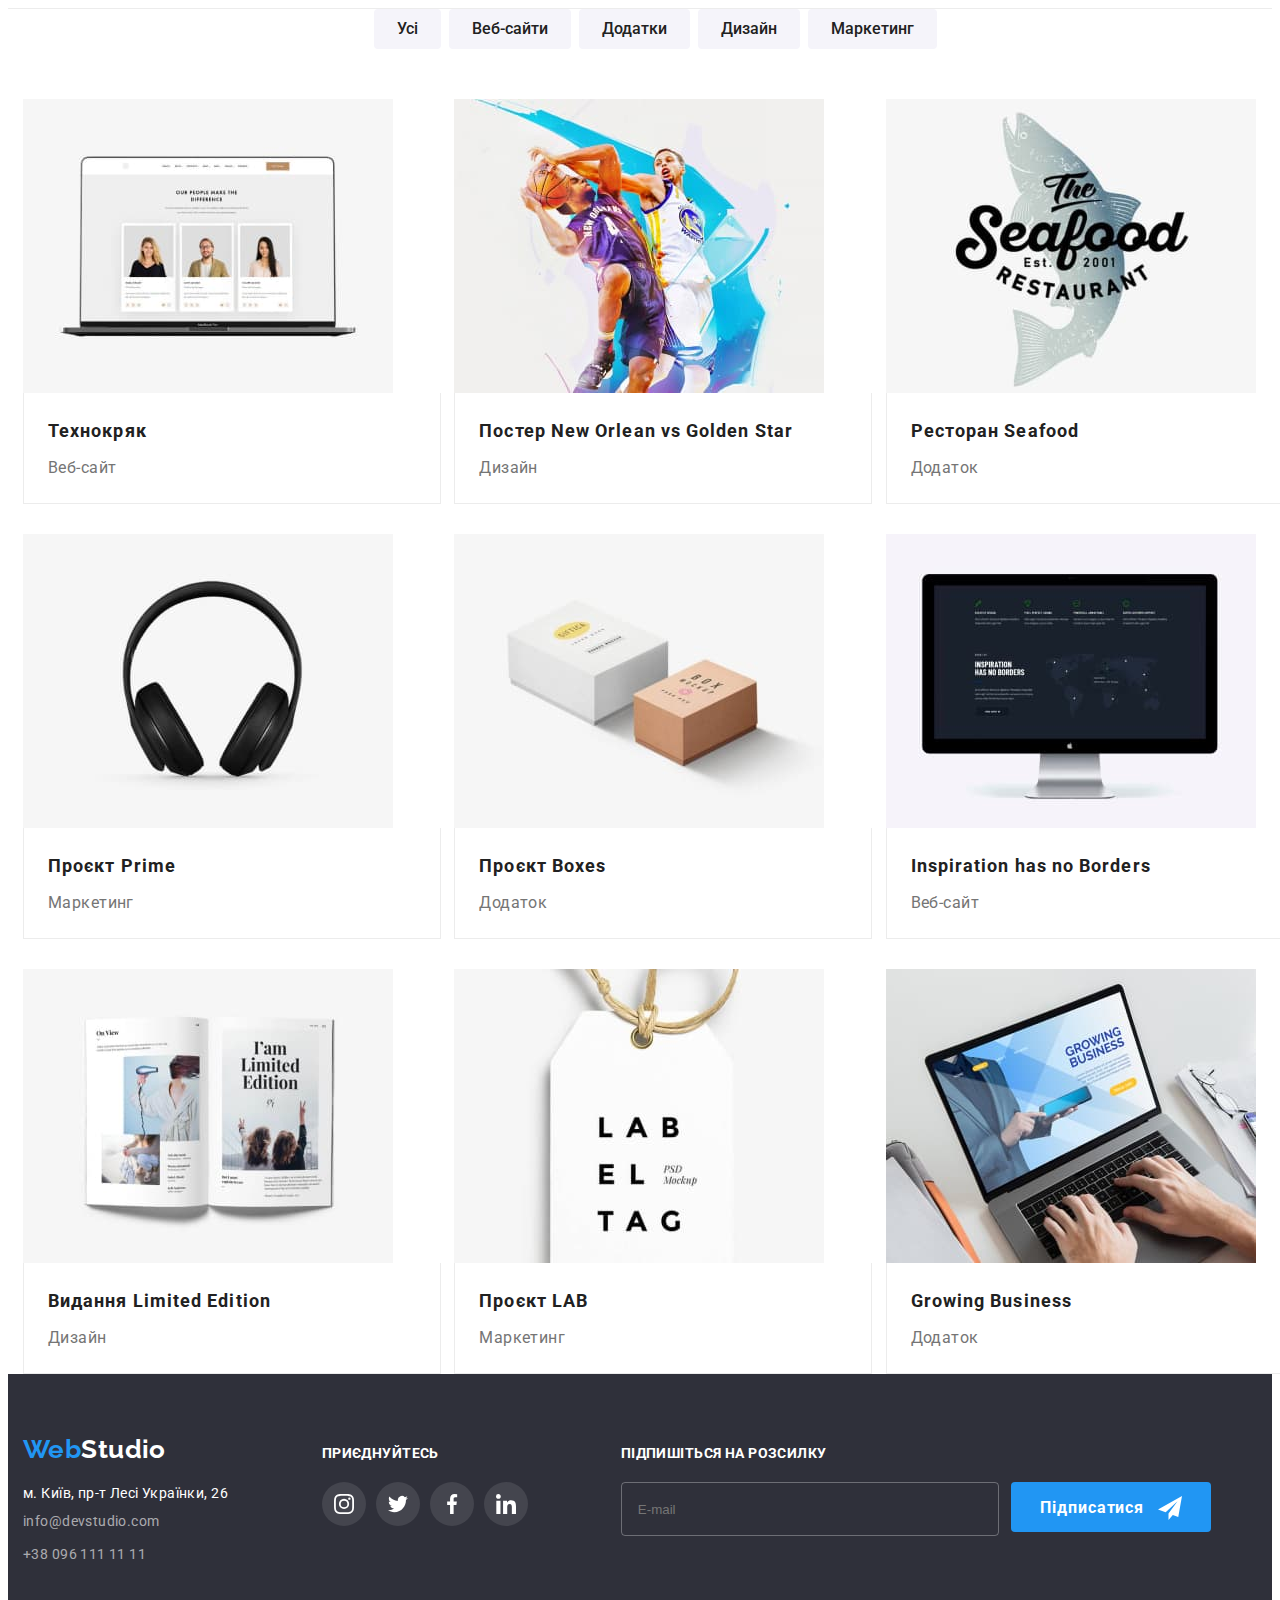
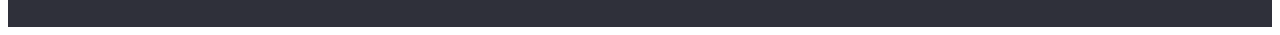
==== portfolio.html @ 5ce2a4ab "hero+features" ====
<!DOCTYPE html>
<html lang="uk">
  <head>
    <meta charset="UTF-8" />
    <meta http-equiv="X-UA-Compatible" content="IE=edge" />
    <meta name="viewport" content="width=device-width, initial-scale=1.0" />
    <link rel="preconnect" href="https://fonts.googleapis.com" />
    <link rel="preconnect" href="https://fonts.gstatic.com" crossorigin />
    <link
      href="https://fonts.googleapis.com/css2?family=Raleway:wght@700&family=Roboto:wght@400;500;700;900&display=swap"
      rel="stylesheet"
    />

    <link
      rel="stylesheet"
      href="https://cdnjs.cloudflare.com/ajax/libs/modern-normalize/1.1.0/modern-normalize.min.css"
      integrity="sha512-wpPYUAdjBVSE4KJnH1VR1HeZfpl1ub8YT/NKx4PuQ5NmX2tKuGu6U/JRp5y+Y8XG2tV+wKQpNHVUX03MfMFn9Q=="
      crossorigin="anonymous"
      referrerpolicy="no-referrer"
    />

    <title>Portfolio</title>
    <link rel="stylesheet" href="./css/main.min.css" />
  </head>
  <body>
    <header class="header header__portfolio">
      <div class="container header__container">
        <a class="logo header__logo link" href="./index.html"
          >Web<span class="logo logo--color-black">Studio</span></a
        >
        <nav class="navigation header__navigation">
          <ul class="navigation__list">
            <li class="navigation__item">
              <a class="navigation__link link" href="./index.html">Студія</a>
            </li>
            <li class="navigation__item">
              <a class="navigation__link link current" href="#">Портфоліо</a>
            </li>
            <li class="navigation__item">
              <a class="navigation__link link" href="#">Контакти</a>
            </li>
          </ul>
        </nav>

        <ul class="navigation-contact list">
          <li class="navigation-contact__item">
            <a
              class="navigation-contact__link link"
              href="mailto:info@devstudio.com"
            >
              <svg class="navigation-contact__icon" width="16" height="12">
                <use href="./images/icons.svg#icon-envelope"></use>
              </svg>
              info@devstudio.com
            </a>
          </li>

          <li class="navigation-contact__item">
            <a class="navigation-contact__link link" href="tel:+380961111111">
              <svg class="navigation-contact__icon" width="10" height="16">
                <use href="./images/icons.svg#icon-smartphone"></use>
              </svg>
              +38 096 111 11 11
            </a>
          </li>
        </ul>
      </div>
    </header>

    <main>
      <section class="portfolio section">
        <div class="container">
          <h1 class="portfolio__title visually-hidden">Портфоліо</h1>
          <ul class="portfolio__filter list">
            <li class="portfolio__filter-btn">
              <button type="button" class="portfolio__btn btn">Усі</button>
            </li>
            <li class="portfolio__filter-btn">
              <button type="button" class="portfolio__btn btn">
                Веб-сайти
              </button>
            </li>
            <li class="portfolio__filter-btn">
              <button type="button" class="portfolio__btn btn">Додатки</button>
            </li>
            <li class="portfolio__filter-btn">
              <button type="button" class="portfolio__btn btn">Дизайн</button>
            </li>
            <li class="portfolio__filter-btn">
              <button type="button" class="portfolio__btn btn">
                Маркетинг
              </button>
            </li>
          </ul>
          <ul class="portfolio-project list">
            <li class="portfolio-project__list">
              <a class="portfolio-project__list link" href="#">
                <div class="portfolio-project__top-wrap">
                  <img
                    src="./images/technoquack.jpg"
                    alt="Веб-сайт Технокряк"
                    width="370"
                    height="294"
                  />
                  <p class="portfolio-project__top-text">
                    Ресурс пропонує комплексні пропозиції з різним рівнем
                    функціоналу та сервісів. Все це дозволить відвідувачу
                    отримати вичерпні відомості про компанію чи приватну особу.
                  </p>
                </div>

                <div class="portfolio-project__list-border">
                  <h2 class="portfolio-project__title">Технокряк</h2>
                  <p class="portfolio-project__text">Веб-сайт</p>
                </div>
              </a>
            </li>
            <li class="portfolio-project__list">
              <a class="portfolio-project__list link" href="#">
                <div class="portfolio-project__top-wrap">
                  <img
                    src="./images/new-orlean-vs-golden-star.jpg"
                    alt="Постер New Orlean vs Golden Star"
                    width="370"
                    height="294"
                  />
                  <p class="portfolio-project__top-text">
                    Ресурс пропонує комплексні пропозиції з різним рівнем
                    функціоналу та сервісів. Все це дозволить відвідувачу
                    отримати вичерпні відомості про компанію чи приватну особу.
                  </p>
                </div>

                <div class="portfolio-project__list-border">
                  <h2 class="portfolio-project__title">
                    Постер New Orlean vs Golden Star
                  </h2>
                  <p class="portfolio-project__text">Дизайн</p>
                </div>
              </a>
            </li>
            <li class="portfolio-project__list">
              <a class="portfolio-project__list link" href="#">
                <div class="portfolio-project__top-wrap">
                  <img
                    src="./images/seafood-restaurant.jpg"
                    alt="Додаток Ресторан Seafood"
                    width="370"
                    height="294"
                  />
                  <p class="portfolio-project__top-text">
                    Ресурс пропонує комплексні пропозиції з різним рівнем
                    функціоналу та сервісів. Все це дозволить відвідувачу
                    отримати вичерпні відомості про компанію чи приватну особу.
                  </p>
                </div>

                <div class="portfolio-project__list-border">
                  <h2 class="portfolio-project__title">Ресторан Seafood</h2>
                  <p class="portfolio-project__text">Додаток</p>
                </div>
              </a>
            </li>
            <li class="portfolio-project__list">
              <a class="portfolio-project__list link" href="#">
                <div class="portfolio-project__top-wrap">
                  <img
                    src="./images/project-prime.jpg"
                    alt="Проєкт Prime"
                    width="370"
                    height="294"
                  />
                  <p class="portfolio-project__top-text">
                    Ресурс пропонує комплексні пропозиції з різним рівнем
                    функціоналу та сервісів. Все це дозволить відвідувачу
                    отримати вичерпні відомості про компанію чи приватну особу.
                  </p>
                </div>

                <div class="portfolio-project__list-border">
                  <h2 class="portfolio-project__title">Проєкт Prime</h2>
                  <p class="portfolio-project__text">Маркетинг</p>
                </div>
              </a>
            </li>
            <li class="portfolio-project__list">
              <a class="portfolio-project__list link" href="#">
                <div class="portfolio-project__top-wrap">
                  <img
                    src="./images/project-boxes.jpg"
                    alt="Додаток Проєкт Boxes"
                    width="370"
                    height="294"
                  />
                  <p class="portfolio-project__top-text">
                    Ресурс пропонує комплексні пропозиції з різним рівнем
                    функціоналу та сервісів. Все це дозволить відвідувачу
                    отримати вичерпні відомості про компанію чи приватну особу.
                  </p>
                </div>

                <div class="portfolio-project__list-border">
                  <h2 class="portfolio-project__title">Проєкт Boxes</h2>
                  <p class="portfolio-project__text">Додаток</p>
                </div>
              </a>
            </li>
            <li class="portfolio-project__list">
              <a class="portfolio-project__list link" href="#">
                <div class="portfolio-project__top-wrap">
                  <img
                    src="./images/inspiration-has-no-borders.jpg"
                    alt="Веб-сайт Inspiration has no Borders"
                    width="370"
                    height="294"
                  />
                  <p class="portfolio-project__top-text">
                    Ресурс пропонує комплексні пропозиції з різним рівнем
                    функціоналу та сервісів. Все це дозволить відвідувачу
                    отримати вичерпні відомості про компанію чи приватну особу.
                  </p>
                </div>
              </a>
              <div class="portfolio-project__list-border">
                <h2 class="portfolio-project__title">
                  Inspiration has no Borders
                </h2>
                <p class="portfolio-project__text">Веб-сайт</p>
              </div>
            </li>
            <li class="portfolio-project__list">
              <a class="portfolio-project__list link" href="#">
                <div class="portfolio-project__top-wrap">
                  <img
                    src="./images/edition-limited-edition.jpg"
                    alt="Видання Limited Edition"
                    width="370"
                    height="294"
                  />
                  <p class="portfolio-project__top-text">
                    Ресурс пропонує комплексні пропозиції з різним рівнем
                    функціоналу та сервісів. Все це дозволить відвідувачу
                    отримати вичерпні відомості про компанію чи приватну особу.
                  </p>
                </div>

                <div class="portfolio-project__list-border">
                  <h2 class="portfolio-project__title">
                    Видання Limited Edition
                  </h2>
                  <p class="portfolio-project__text">Дизайн</p>
                </div>
              </a>
            </li>
            <li class="portfolio-project__list">
              <a class="portfolio-project__list link" href="#">
                <div class="portfolio-project__top-wrap">
                  <img
                    src="./images/lab-project.jpg"
                    alt="Проєкт LAB"
                    width="370"
                    height="294"
                  />
                  <p class="portfolio-project__top-text">
                    Ресурс пропонує комплексні пропозиції з різним рівнем
                    функціоналу та сервісів. Все це дозволить відвідувачу
                    отримати вичерпні відомості про компанію чи приватну особу.
                  </p>
                </div>

                <div class="portfolio-project__list-border">
                  <h2 class="portfolio-project__title">Проєкт LAB</h2>
                  <p class="portfolio-project__text">Маркетинг</p>
                </div>
              </a>
            </li>
            <li class="portfolio-project__list">
              <a class="portfolio-project__list link" href="#">
                <div class="portfolio-project__top-wrap">
                  <img
                    src="./images/growing-business.jpg"
                    alt="Додаток Growing Business"
                    width="370"
                    height="294"
                  />
                  <p class="portfolio-project__top-text">
                    Ресурс пропонує комплексні пропозиції з різним рівнем
                    функціоналу та сервісів. Все це дозволить відвідувачу
                    отримати вичерпні відомості про компанію чи приватну особу.
                  </p>
                </div>

                <div class="portfolio-project__list-border">
                  <h2 class="portfolio-project__title">Growing Business</h2>
                  <p class="portfolio-project__text">Додаток</p>
                </div>
              </a>
            </li>
          </ul>
        </div>
      </section>
    </main>

    <footer class="contacts">
      <div class="container footer__container">
        <h2 class="contacts-title visually-hidden">Контакти</h2>

        <address class="contacts__address">
          <a class="logo footer__logo link" href="./index.html"
            >Web<span class="logo logo--color-white">Studio</span></a
          >
          <ul class="contacts__list">
            <li class="contacts__item">
              <a
                class="contact__link-color link"
                href="https://goo.gl/maps/FN6LfRU.C86sZ6Rwg6"
                target="_blank"
                rel="noopener noreferrer"
              >
                м. Київ, пр-т Лесі Українки, 26</a
              >
            </li>
            <li class="contacts__item">
              <a
                class="contact__addres-link link"
                href="mailto:info@devstudio.com"
                >info@devstudio.com</a
              >
            </li>
            <li class="contacts__item">
              <a class="contact__addres-link link" href="tel:+380961111111"
                >+38 096 111 11 11</a
              >
            </li>
          </ul>
        </address>
        <div class="footer-soc footer-soc__box">
          <p class="footer-soc__text">Приєднуйтесь</p>
          <ul class="footer-soc__list">
            <li class="footer-soc__item">
              <a class="footer-soc__link link" href="#" target="_blank">
                <svg class="footer-soc__icon" width="20" height="20">
                  <use href="./images/icons.svg#icon-instagram"></use>
                </svg>
              </a>
            </li>

            <li class="footer-soc__item">
              <a class="footer-soc__link link" href="#" target="_blank">
                <svg class="footer-soc__icon" width="20" height="20">
                  <use href="./images/icons.svg#icon-twitter"></use>
                </svg>
              </a>
            </li>

            <li class="footer-soc__item">
              <a class="footer-soc__link link" href="#" target="_blank">
                <svg class="footer-soc__icon" width="20" height="20">
                  <use href="./images/icons.svg#icon-facebook"></use>
                </svg>
              </a>
            </li>

            <li class="footer-soc__item">
              <a class="footer-soc__link link" href="#" target="_blank">
                <svg class="footer-soc__icon" width="20" height="20">
                  <use href="./images/icons.svg#icon-linkedin"></use>
                </svg>
              </a>
            </li>
          </ul>
        </div>
        <div class="subscription">
          <p class="subscription__text">Підпишіться на розсилку</p>
          <form class="subscription__form">
            <input
              class="subscription__email"
              type="email"
              name="email"
              id="email"
              placeholder="E-mail"
            />

            <label for="email" class="visually-hidden">E-mail</label>

            <button type="submit" class="subscription__btn btn">
              Підписатися
              <svg class="subscription__icon" width="24" height="24">
                <use href="./images/icons.svg#icon-send"></use>
              </svg>
            </button>
          </form>
        </div>
      </div>
    </footer>
  </body>
</html>
---- css/main.min.css ----
:root{--font-ral: "Roboto", sans-serif;--title-color: #212121;--text-color: #757575;--hover-color: #2196f3;--gra:linear-gradient(rgba(47, 48, 58, 0.4), rgba(47, 48, 58, 0.4))}h1,h2,h3,h4,h5,h6,p{margin:0}ul{list-style:none;margin:0;padding:0}address{font-style:normal}img{display:block;max-width:100%;height:auto}.visually-hidden{position:absolute;width:1px;height:1px;margin:-1px;border:0;padding:0;white-space:nowrap;-webkit-clip-path:inset(100%);clip-path:inset(100%);clip:rect(0 0 0 0);overflow:hidden}.section__title{margin-bottom:50px;font-family:var(--font-ral);font-size:36px;line-height:1.17;text-align:center}.section__text{margin-top:10px;line-height:1.71}.container{width:100%;padding-left:15px;padding-right:15px;margin:0 auto}body{font-family:"Roboto",sans-serif;font-size:14px;letter-spacing:.03em}.list{list-style:none}.link{text-decoration:none}.btn{font-family:inherit;text-align:center;cursor:pointer;border-radius:4px;border:1px solid rgba(0,0,0,0)}.logo{font-family:"Raleway";font-style:normal;font-weight:700;font-size:26px;line-height:1.19;color:var(--hover-color)}.logo--color-white{color:#fff}.logo--color-black{color:#000}.header__container{display:none;padding-top:24px;padding-bottom:25px;align-items:center}.header__logo{margin-right:93px}.header__navigation{margin-right:auto}.navigation__list{list-style:none;display:flex;gap:50px}.navigation__link{position:relative;font-weight:500;line-height:1.14;letter-spacing:.02em;padding-bottom:32px;padding-top:32px;color:var(--title-color);transition:color 250ms cubic-bezier(0.4, 0, 0.2, 1)}.navigation__link:hover,.navigation__link:focus,.navigation__link.current{color:var(--hover-color)}.navigation__link.current::after{position:absolute;content:"";display:block;width:100%;height:4px;background:var(--hover-color);border-radius:2px;bottom:-1px}.navigation-contact{display:flex;list-style:none;gap:50px;align-items:center}.navigation-contact__link{display:flex;align-items:center;font-weight:500;line-height:1.14;letter-spacing:.02em;color:#757575;transition:color 250ms cubic-bezier(0.4, 0, 0.2, 1)}.navigation-contact__link:hover,.navigation-contact__link:focus{color:var(--hover-color)}.navigation-contact__icon{fill:#757575;margin-right:10px;transition:fill 250ms cubic-bezier(0.4, 0, 0.2, 1)}.navigation-contact__link:hover .navigation-contact__icon{fill:var(--hover-color)}.navigation-contact__link:focus .navigation-contact__icon{fill:var(--hover-color)}.hero__container{padding-top:118px;padding-bottom:118px}@media screen and (min-width: 1170px){.hero__container{padding-top:200px;padding-bottom:200px}}.hero__wrap{background-image:var(--gra),url(../../images/hero-mobile-img.jpg);background-repeat:no-repeat;background-position:center;background-size:cover;flex-grow:1;background-color:#c4c4c4}@media(min-device-pixel-ratio: 2),(-webkit-min-device-pixel-ratio: 2),(min-resolution: 192dpi),(min-resolution: 2dppx){.hero__wrap{background-image:var(--gra),url(../../images/hero-mobile-img@2x.jpg)}}@media screen and (min-width: 360px){.hero__wrap{background-image:var(--gra),url(../../images/hero-tablet-img.jpg)}}@media screen and (min-width: 360px)and (min-device-pixel-ratio: 2),screen and (min-width: 360px)and (-webkit-min-device-pixel-ratio: 2),screen and (min-width: 360px)and (min-resolution: 192dpi),screen and (min-width: 360px)and (min-resolution: 2dppx){.hero__wrap{background-image:var(--gra),url(../../images/hero-tablet-img@2x.jpg)}}@media screen and (min-width: 738px){.hero__wrap{background-image:var(--gra),url(../images/hero-img.jpg)}}@media screen and (min-width: 738px)and (min-device-pixel-ratio: 2),screen and (min-width: 738px)and (-webkit-min-device-pixel-ratio: 2),screen and (min-width: 738px)and (min-resolution: 192dpi),screen and (min-width: 738px)and (min-resolution: 2dppx){.hero__wrap{background-image:linear-gradient(rgba(47, 48, 58, 0.4), rgba(47, 48, 58, 0.4)),url(../../images/hero-Img@2x.jpg)}}@media screen and (min-width: 1170px){.hero__wrap{max-width:1600px;height:600px}}.hero__title{display:block;max-width:360px;margin:0 auto;font-weight:900;font-size:26px;line-height:42px;letter-spacing:.06em;text-align:center;text-transform:uppercase;color:#fff}@media screen and (min-width: 1170px){.hero__title{max-width:696px;font-weight:900;font-size:44px;line-height:1.36}}.hero__btn{display:block;margin:0 auto;margin-top:30px;font-weight:700;font-size:16px;line-height:30px;letter-spacing:.06em;padding:10px 32px;color:#fff;background-color:var(--hover-color)}.features{padding-top:60px;padding-bottom:60px}@media screen and (min-width: 1170px){.features{padding-top:94px;padding-bottom:94px}}.features__list{display:flex;flex-wrap:wrap;gap:30px}@media screen and (min-width: 1170px){.features__list{flex-wrap:nowrap}}.features__box{padding:25px 145px;background-color:#f5f4fa;margin:0 auto}@media screen and (min-width: 1170px){.features__box{width:270px;height:120px;background:#f5f4fa;padding:25px 100px}}.features__item{width:100%;text-align:center}@media screen and (min-width: 738px){.features__item{width:calc((100% - 30px)/2)}}@media screen and (min-width: 1170px){.features__item{width:100%}}.features__icon{border-radius:4px}.features__item-title{margin-top:30px;font-size:14px;line-height:1.14;text-align:center;color:var(--title-color)}.features__text{color:var(--text-color);text-align:left}.work__section{padding-top:24px;padding-bottom:94px}.work__list{display:flex;gap:30px}.work__item{width:calc((100% - 60px)/3);box-shadow:0px 1px 3px rgba(0,0,0,.12),0px 1px 1px rgba(0,0,0,.14),0px 2px 1px rgba(0,0,0,.2);border-radius:0px 0px 4px 4px;position:relative}.work__item-title{position:absolute;width:100%;bottom:0;padding-top:27px;padding-bottom:27px;background:rgba(47,48,58,.8);font-weight:700;font-size:14px;line-height:1.14;text-align:center;letter-spacing:.03em;text-transform:uppercase;color:#fff}.team__section{background-color:#f5f4fa}.team__list{display:flex;gap:30px}.card__member{font-weight:500;font-size:16px;line-height:1.19;text-align:center;color:var(--title-color)}.card__position{font-size:16px;line-height:1.19;text-align:center;margin-top:10px;color:var(--text-color)}.team__item{width:calc((100% - 90px)/4);box-shadow:0px 1px 3px rgba(0,0,0,.12),0px 1px 1px rgba(0,0,0,.14),0px 2px 1px rgba(0,0,0,.2);border-radius:0px 0px 4px 4px}.card{padding-top:30px;padding-bottom:30px;background:#fff}.social{display:flex;justify-content:center;gap:10px;margin-top:16px}.social__item{width:44px;height:44px}.social__link{width:100%;height:100%;background-color:#fff;border-radius:50%;display:flex;align-items:center;justify-content:center;transition:background-color 250ms cubic-bezier(0.4, 0, 0.2, 1)}.social__link:hover,.social__link:focus{background-color:#2196f3}.social__icon{fill:#afb1b8;transition:fill 250ms cubic-bezier(0.4, 0, 0.2, 1)}.social__link:hover .social__icon{fill:#fff}.social__link:focus .social__icon{fill:#fff}.customers__list{display:flex;justify-content:center;gap:30px}.customers__link{width:170px;height:92px;border:1px solid #afb1b8;border-radius:4px;display:flex;align-items:center;justify-content:center;transition:border-color 250ms cubic-bezier(0.4, 0, 0.2, 1)}.customers__link:hover{border-color:var(--hover-color)}.customers__icon{fill:#afb1b8;transition:fill 250ms cubic-bezier(0.4, 0, 0.2, 1)}.customers__link:hover .customers__icon{fill:var(--hover-color)}.customers__link:focus .customers__icon{fill:var(--hover-color)}.header__portfolio{border-bottom:1px solid #ececec}.portfolio__filter{margin-bottom:50px;display:flex;gap:8px;justify-content:center;align-items:center}.portfolio__btn{font-weight:500;font-size:16px;line-height:1.63;padding:6px 22px;color:#212121;background-color:#f5f4fa;transition:color,background-color,box-shadow 250ms cubic-bezier(0.4, 0, 0.2, 1)}.portfolio__btn:hover,.portfolio__btn:focus,.portfolio__btn.current{color:#fff;background-color:var(--hover-color);box-shadow:0px 3px 1px rgba(0,0,0,.1),0px 1px 2px rgba(0,0,0,.08),0px 2px 2px rgba(0,0,0,.12)}.portfolio-project{display:flex;flex-wrap:wrap;justify-content:center;gap:30px}.portfolio-project__list{width:calc((100% - 60px)/3);transition:box-shadow 250ms cubic-bezier(0.4, 0, 0.2, 1)}.portfolio-project__list:hover,.portfolio-project__list:focus{box-shadow:0px 1px 1px rgba(0,0,0,.12),0px 4px 4px rgba(0,0,0,.06),1px 4px 6px rgba(0,0,0,.16)}.portfolio-project__list:hover .portfolio-project__top-text{transform:translateY(0)}.portfolio-project__top-wrap{position:relative;overflow:hidden}.portfolio-project__top-text{position:absolute;top:0;background-color:rgba(33,150,243,.9);font-size:18px;line-height:1.56;letter-spacing:.03em;color:#fff;padding:63px 24px;height:100%;transform:translateY(100%);transition:transform 250ms cubic-bezier(0.4, 0, 0.2, 1);overflow:auto}.portfolio-project__title{margin-bottom:4px;font-size:18px;line-height:2;letter-spacing:.06em;color:var(--title-color)}.portfolio-project__list-border{padding-top:20px;padding-bottom:20px;padding-left:24px;padding-right:24px;border-bottom:1px solid #ececec;border-right:1px solid #ececec;border-left:1px solid #ececec;min-width:368px}.portfolio-project__text{font-size:16px;line-height:1.88;color:var(--text-color)}.contacts{padding-top:60px;padding-bottom:60px;align-items:center;background-color:#2f303a}.footer__container{display:flex}.footer__logo{margin-right:156px}.contacts__address{font-style:normal}.contacts__list{margin-top:20px}.contacts__item{margin-top:9px}.contacts__item:first-child{margin-top:0}.contact__addres-link{line-height:1.71;color:rgba(255,255,255,.6)}.contact__link-color{color:#fff}.footer-soc__box{margin-right:93px}.footer-soc__text{font-style:normal;font-weight:700;font-size:14px;line-height:1.14;letter-spacing:.03em;text-transform:uppercase;align-items:center;color:#fff;padding-top:12px;margin-bottom:20px}.footer-soc__list{display:flex;justify-content:center;gap:10px;margin-top:16px}.footer-soc__item{width:44px;height:44px}.footer-soc__link{width:100%;height:100%;background-color:rgba(255,255,255,.1);border-radius:50%;display:flex;align-items:center;justify-content:center;transition:background-color 250ms cubic-bezier(0.4, 0, 0.2, 1)}.footer-soc__link:hover,.footer-soc__link:focus{background-color:#2196f3}.footer-soc__icon{fill:#fff}.subscription__text{font-style:normal;font-weight:700;font-size:14px;line-height:1.14;letter-spacing:.03em;text-transform:uppercase;align-items:center;color:#fff;padding-top:12px;margin-bottom:20px}.subscription__form{display:flex}.subscription__email{width:358px;height:50px;border:1px solid rgba(255,255,255,.3);border-radius:4px;background-color:rgba(0,0,0,0);outline:rgba(0,0,0,0);padding-left:16px;margin-right:12px}.subscription__btn{position:relative;display:block;width:200px;height:50px;font-weight:700;font-size:16px;line-height:1.88;letter-spacing:.06em;color:#fff;background-color:var(--hover-color);text-align:left;padding-left:28px;padding-top:10px;padding-bottom:10px}.subscription__icon{position:absolute;right:28px;top:13px}.backdrop{position:fixed;top:0;width:100%;height:100%;background:rgba(0,0,0,.2);transition:opacity 250ms cubic-bezier(0.4, 0, 0.2, 1),visibility 250ms cubic-bezier(0.4, 0, 0.2, 1)}.modal{width:528px;min-height:581px;padding:40px;background-color:#fff;box-shadow:0px 1px 3px rgba(0,0,0,.12),0px 1px 1px rgba(0,0,0,.14),0px 2px 1px rgba(0,0,0,.2);border-radius:4px;position:absolute;top:50%;left:50%;transform:translate(-50%, -50%) scale(1) rotate(0);transition:transform 250ms cubic-bezier(0.4, 0, 0.2, 1)}.backdrop.is-hidden .modal{transform:translate(-50%, -50%) scale(0) rotate(-360deg)}.modal-close-btn{position:absolute;right:8px;top:8px;width:30px;height:30px;display:flex;align-items:center;justify-content:center;background:#fff;border:1px solid rgba(0,0,0,.1);border-radius:50%}.modal-close-btn:hover .modal-close-icon{fill:var(--hover-color)}.modal-close-btn:focus .modal-close-icon{fill:var(--hover-color)}.is-hidden{opacity:0;visibility:hidden;pointer-events:none}.modal-title{font-weight:700;font-size:20px;line-height:1.15;text-align:center;letter-spacing:.03em;margin-bottom:12px}.modal-input{width:448px;height:40px;padding-left:30px;padding-right:10px;margin-top:4px;border:1px solid rgba(33,33,33,.2);border-radius:4px;background-color:rgba(0,0,0,0);outline:rgba(0,0,0,0);transition:border-color 250ms cubic-bezier(0.4, 0, 0.2, 1)}.modal-input:focus{border-color:var(--hover-color)}.modal-icon{position:absolute;top:50%;left:15px;transition:fill 250ms cubic-bezier(0.4, 0, 0.2, 1)}.modal-input:focus+.modal-icon{fill:var(--hover-color)}.visually-hidden{position:absolute;width:1px;height:1px;margin:-1px;border:0;padding:0;white-space:nowrap;-webkit-clip-path:inset(100%);clip-path:inset(100%);clip:rect(0 0 0 0);overflow:hidden}.input-label{position:relative;margin-bottom:10px;font-size:12px;line-height:1.17;letter-spacing:.01em;color:#757575;display:block}.modal-comment{width:448px;height:120px;margin-top:4px;margin-bottom:20px;border:1px solid rgba(33,33,33,.2);border-radius:4px;resize:none;padding:12px 16px;font-size:12px;line-height:1.17;letter-spacing:.01em;color:rgba(117,117,117,.5)}.check-text{font-size:14px;color:#555;display:flex;align-items:center;position:relative;justify-content:center}.check-text:hover{cursor:pointer}.check-text span{width:16px;height:15px;border:2px solid #303030;border-radius:2px;margin-right:8.38px;display:flex;align-items:center;justify-content:center;fill:rgba(0,0,0,0)}.modal-check:focus+.check-text span{border-color:var(--hover-color)}.modal-check:checked+.check-text span{background-color:var(--hover-color);border:none;fill:#fff}.modal-check:focus+.check-text span{border-color:var(--hover-color)}.modal-send-btn{width:200px;height:50px;display:block;margin:0 auto;margin-top:30px;font-weight:700;font-size:16px;line-height:1.88;letter-spacing:.06em;padding:10px 52px;color:#fff;background-color:var(--hover-color);box-shadow:0px 4px 4px rgba(0,0,0,.15);border-radius:4px}/*# sourceMappingURL=main.min.css.map */
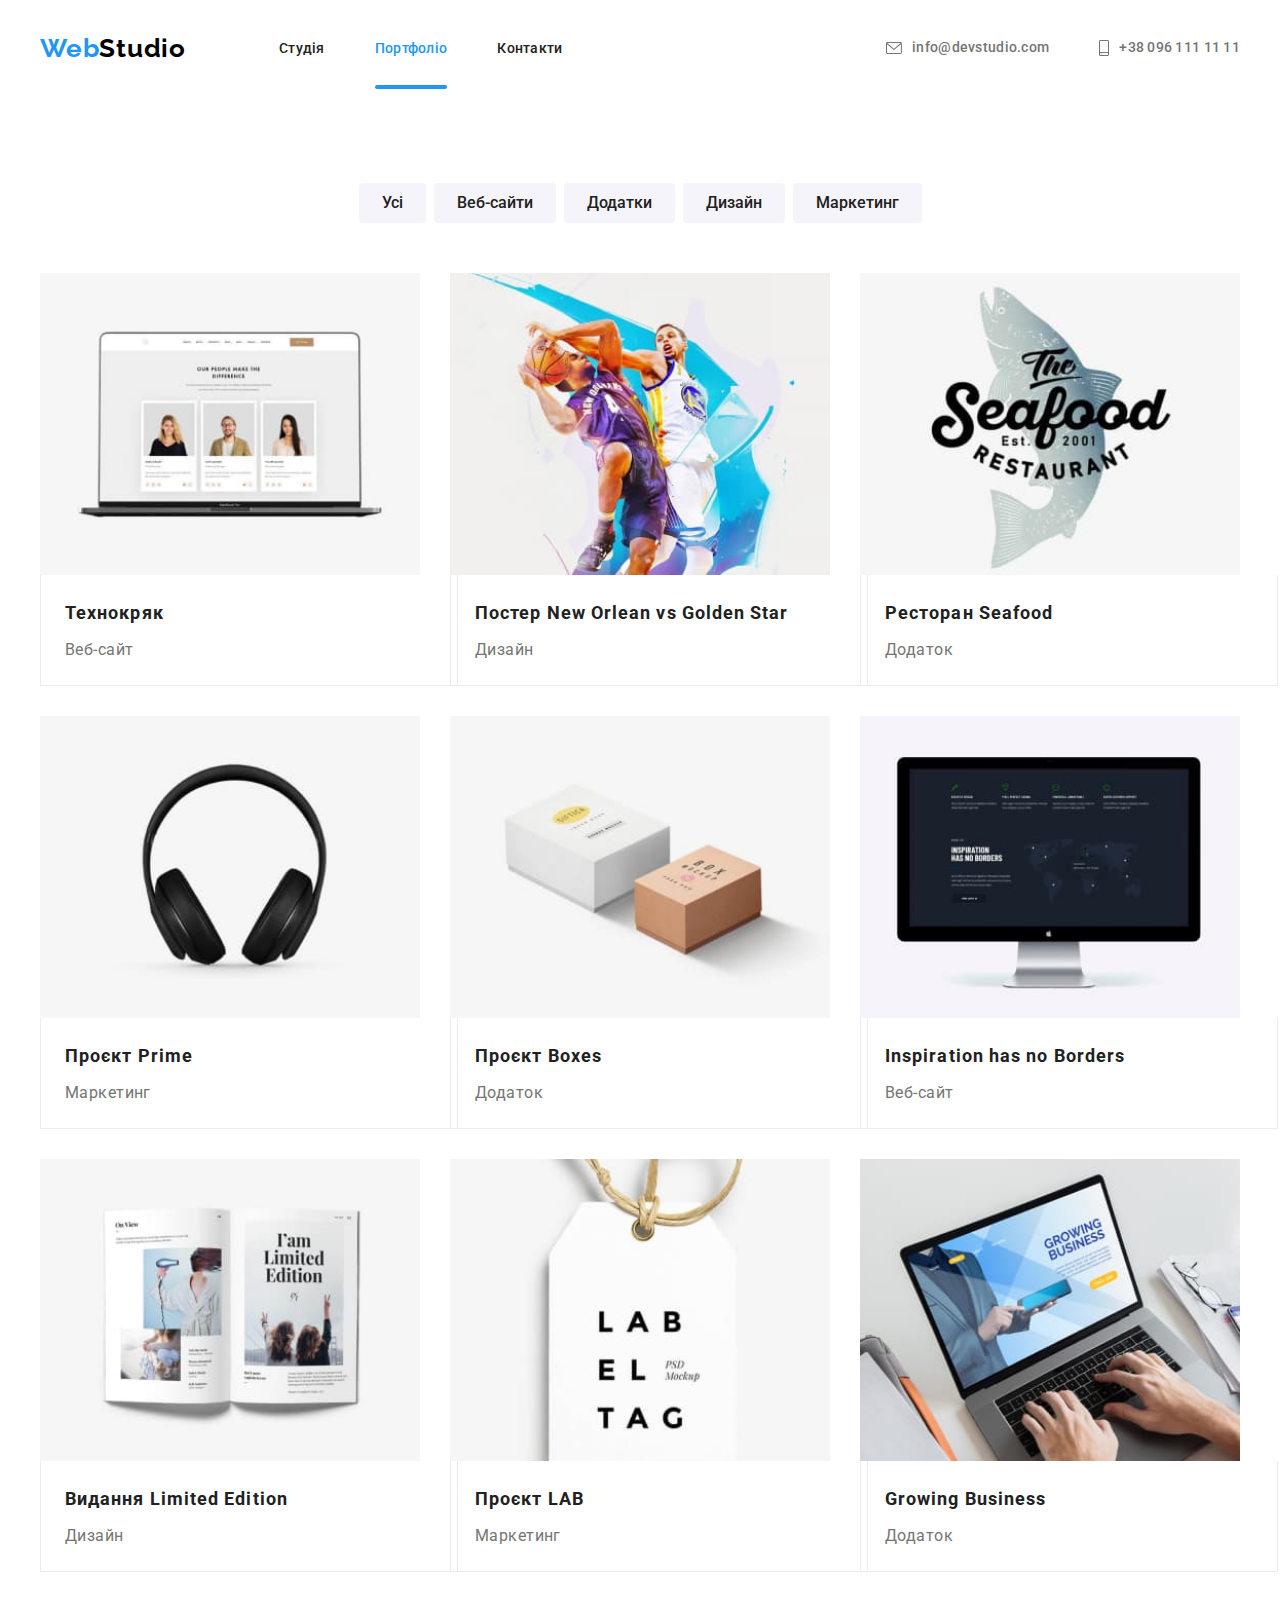
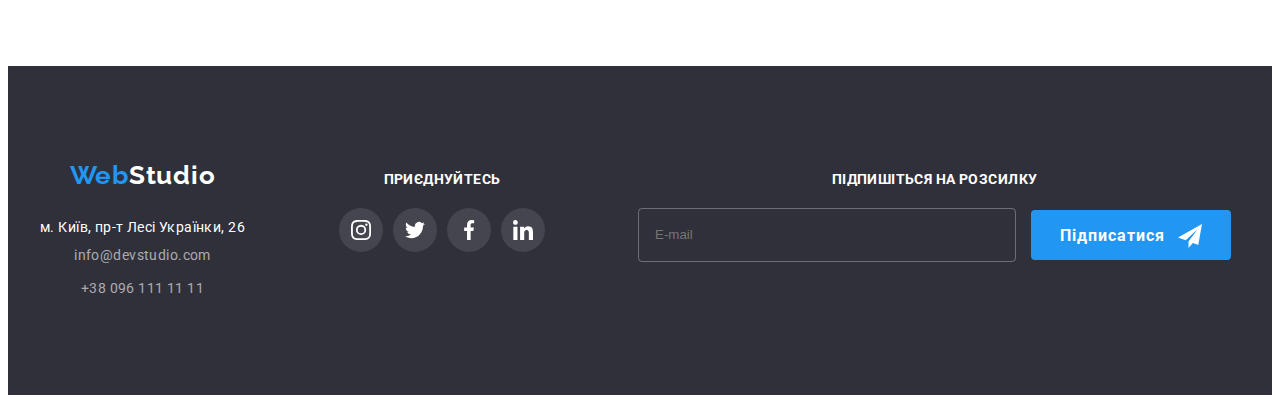
==== commit eb4c2903: "hw-08 доопрацювання 1" ====
--- a/portfolio.html
+++ b/portfolio.html
@@ -23,7 +23,7 @@
     <link rel="stylesheet" href="./css/main.min.css" />
   </head>
   <body>
-    <header class="header header__portfolio">
+    <header class="header">
       <div class="container header__container">
         <a class="logo header__logo link" href="./index.html"
           >Web<span class="logo logo--color-black">Studio</span></a
@@ -31,10 +31,12 @@
         <nav class="navigation header__navigation">
           <ul class="navigation__list">
             <li class="navigation__item">
-              <a class="navigation__link link" href="./index.html">Студія</a>
+              <a class="navigation__link link " href="./index.html">Студія</a>
             </li>
             <li class="navigation__item">
-              <a class="navigation__link link current" href="#">Портфоліо</a>
+              <a class="navigation__link link current" href="№"
+                >Портфоліо</a
+              >
             </li>
             <li class="navigation__item">
               <a class="navigation__link link" href="#">Контакти</a>
@@ -64,7 +66,91 @@
             </a>
           </li>
         </ul>
+
+        <batton type="button" class="menu-open-btn btn"data-mobmenu-open>
+          <svg class="menu-open-btn__icon" width="24" height="16">
+            <use href="./images/icons.svg#icon-mob-menu-open"></use>
+          </svg>
+        </batton>
       </div>
+
+      <div class="modile-menu is-hidden"data-mobmenu>
+        <div class="container modile-menu__container">
+        <button type="button" class="modile-menu-close btn" data-mobmenu-close>
+          <svg class="modile-menu-close__icon" width="18.67" height="18.67">
+            <use href="./images/icons.svg#icon-close"></use>
+          </svg>
+        </button>
+
+        <div class="mobile-menu__navigation">
+          <ul class="mobile-menu__list">
+            <li class="mobile-menu__item">
+              <a class="mobile-menu__link link current" href="#">Студія</a>
+            </li>
+            <li class="mobile-menu__item">
+              <a class="mobile-menu__link link" href="./portfolio.html"
+                >Портфоліо</a
+              >
+            </li>
+            <li class="mobile-menu__item">
+              <a class="mobile-menu__link link" href="#">Контакти</a>
+            </li>
+          </ul>
+        </div>
+        <div>
+        <ul class="mobile-menu-contact list">
+          <li class="mobile-menu-contact__item">
+            <a class="mobile-menu-contact__link-tel link" href="tel:+380961111111">
+              +38 096 111 11 11
+            </a>
+          </li>
+
+          <li class="mobile-menu-contact__item">
+            <a
+              class="mobile-menu-contact__link-mail link"
+              href="mailto:info@devstudio.com"
+            >info@devstudio.com
+            </a>
+          </li>
+
+
+        </ul>
+        <ul class="mobile-menu-soc">
+          <li class="mobile-menu-cos__item">
+            <a
+            href=""
+            target="_blank"
+            rel="noopener noreferrer"
+            class="mobile-menu-soc__link Link"
+            >Instagram</a>
+          </li>
+          <li class="mobile-menu-cos__item">
+            <a
+            href=""
+            target="_blank"
+            rel="noopener noreferrer"
+            class="mobile-menu-soc__link Link"
+            >Twitter</a>
+          </li>
+          <li class="mobile-menu-cos__item">
+            <a
+            href=""
+            target="_blank"
+            rel="noopener noreferrer"
+            class="mobile-menu-soc__link Link"
+            >Facebook</a>
+          </li>
+          <li class="mobile-menu-cos__item">
+            <a
+            href=""
+            target="_blank"
+            rel="noopener noreferrer"
+            class="mobile-menu-soc__link Link"
+            >LinkedIn</a>
+          </li>
+         </ul>
+        </div>
+
     </header>
 
     <main>
@@ -301,11 +387,11 @@
       </section>
     </main>
 
-    <footer class="contacts">
+    <footer class="contacts section">
       <div class="container footer__container">
         <h2 class="contacts-title visually-hidden">Контакти</h2>
-
-        <address class="contacts__address">
+        <div class="footer-tablet">
+<address class="contacts__address">
           <a class="logo footer__logo link" href="./index.html"
             >Web<span class="logo logo--color-white">Studio</span></a
           >
@@ -370,6 +456,8 @@
             </li>
           </ul>
         </div>
+        </div>
+        
         <div class="subscription">
           <p class="subscription__text">Підпишіться на розсилку</p>
           <form class="subscription__form">
--- a/css/main.min.css
+++ b/css/main.min.css
@@ -1 +1 @@
-:root{--font-ral: "Roboto", sans-serif;--title-color: #212121;--text-color: #757575;--hover-color: #2196f3;--gra:linear-gradient(rgba(47, 48, 58, 0.4), rgba(47, 48, 58, 0.4))}h1,h2,h3,h4,h5,h6,p{margin:0}ul{list-style:none;margin:0;padding:0}address{font-style:normal}img{display:block;max-width:100%;height:auto}.visually-hidden{position:absolute;width:1px;height:1px;margin:-1px;border:0;padding:0;white-space:nowrap;-webkit-clip-path:inset(100%);clip-path:inset(100%);clip:rect(0 0 0 0);overflow:hidden}.section__title{margin-bottom:50px;font-family:var(--font-ral);font-size:36px;line-height:1.17;text-align:center}.section__text{margin-top:10px;line-height:1.71}.container{width:100%;padding-left:15px;padding-right:15px;margin:0 auto}body{font-family:"Roboto",sans-serif;font-size:14px;letter-spacing:.03em}.list{list-style:none}.link{text-decoration:none}.btn{font-family:inherit;text-align:center;cursor:pointer;border-radius:4px;border:1px solid rgba(0,0,0,0)}.logo{font-family:"Raleway";font-style:normal;font-weight:700;font-size:26px;line-height:1.19;color:var(--hover-color)}.logo--color-white{color:#fff}.logo--color-black{color:#000}.header__container{display:none;padding-top:24px;padding-bottom:25px;align-items:center}.header__logo{margin-right:93px}.header__navigation{margin-right:auto}.navigation__list{list-style:none;display:flex;gap:50px}.navigation__link{position:relative;font-weight:500;line-height:1.14;letter-spacing:.02em;padding-bottom:32px;padding-top:32px;color:var(--title-color);transition:color 250ms cubic-bezier(0.4, 0, 0.2, 1)}.navigation__link:hover,.navigation__link:focus,.navigation__link.current{color:var(--hover-color)}.navigation__link.current::after{position:absolute;content:"";display:block;width:100%;height:4px;background:var(--hover-color);border-radius:2px;bottom:-1px}.navigation-contact{display:flex;list-style:none;gap:50px;align-items:center}.navigation-contact__link{display:flex;align-items:center;font-weight:500;line-height:1.14;letter-spacing:.02em;color:#757575;transition:color 250ms cubic-bezier(0.4, 0, 0.2, 1)}.navigation-contact__link:hover,.navigation-contact__link:focus{color:var(--hover-color)}.navigation-contact__icon{fill:#757575;margin-right:10px;transition:fill 250ms cubic-bezier(0.4, 0, 0.2, 1)}.navigation-contact__link:hover .navigation-contact__icon{fill:var(--hover-color)}.navigation-contact__link:focus .navigation-contact__icon{fill:var(--hover-color)}.hero__container{padding-top:118px;padding-bottom:118px}@media screen and (min-width: 1170px){.hero__container{padding-top:200px;padding-bottom:200px}}.hero__wrap{background-image:var(--gra),url(../../images/hero-mobile-img.jpg);background-repeat:no-repeat;background-position:center;background-size:cover;flex-grow:1;background-color:#c4c4c4}@media(min-device-pixel-ratio: 2),(-webkit-min-device-pixel-ratio: 2),(min-resolution: 192dpi),(min-resolution: 2dppx){.hero__wrap{background-image:var(--gra),url(../../images/hero-mobile-img@2x.jpg)}}@media screen and (min-width: 360px){.hero__wrap{background-image:var(--gra),url(../../images/hero-tablet-img.jpg)}}@media screen and (min-width: 360px)and (min-device-pixel-ratio: 2),screen and (min-width: 360px)and (-webkit-min-device-pixel-ratio: 2),screen and (min-width: 360px)and (min-resolution: 192dpi),screen and (min-width: 360px)and (min-resolution: 2dppx){.hero__wrap{background-image:var(--gra),url(../../images/hero-tablet-img@2x.jpg)}}@media screen and (min-width: 738px){.hero__wrap{background-image:var(--gra),url(../images/hero-img.jpg)}}@media screen and (min-width: 738px)and (min-device-pixel-ratio: 2),screen and (min-width: 738px)and (-webkit-min-device-pixel-ratio: 2),screen and (min-width: 738px)and (min-resolution: 192dpi),screen and (min-width: 738px)and (min-resolution: 2dppx){.hero__wrap{background-image:linear-gradient(rgba(47, 48, 58, 0.4), rgba(47, 48, 58, 0.4)),url(../../images/hero-Img@2x.jpg)}}@media screen and (min-width: 1170px){.hero__wrap{max-width:1600px;height:600px}}.hero__title{display:block;max-width:360px;margin:0 auto;font-weight:900;font-size:26px;line-height:42px;letter-spacing:.06em;text-align:center;text-transform:uppercase;color:#fff}@media screen and (min-width: 1170px){.hero__title{max-width:696px;font-weight:900;font-size:44px;line-height:1.36}}.hero__btn{display:block;margin:0 auto;margin-top:30px;font-weight:700;font-size:16px;line-height:30px;letter-spacing:.06em;padding:10px 32px;color:#fff;background-color:var(--hover-color)}.features{padding-top:60px;padding-bottom:60px}@media screen and (min-width: 1170px){.features{padding-top:94px;padding-bottom:94px}}.features__list{display:flex;flex-wrap:wrap;gap:30px}@media screen and (min-width: 1170px){.features__list{flex-wrap:nowrap}}.features__box{padding:25px 145px;background-color:#f5f4fa;margin:0 auto}@media screen and (min-width: 1170px){.features__box{width:270px;height:120px;background:#f5f4fa;padding:25px 100px}}.features__item{width:100%;text-align:center}@media screen and (min-width: 738px){.features__item{width:calc((100% - 30px)/2)}}@media screen and (min-width: 1170px){.features__item{width:100%}}.features__icon{border-radius:4px}.features__item-title{margin-top:30px;font-size:14px;line-height:1.14;text-align:center;color:var(--title-color)}.features__text{color:var(--text-color);text-align:left}.work__section{padding-top:24px;padding-bottom:94px}.work__list{display:flex;gap:30px}.work__item{width:calc((100% - 60px)/3);box-shadow:0px 1px 3px rgba(0,0,0,.12),0px 1px 1px rgba(0,0,0,.14),0px 2px 1px rgba(0,0,0,.2);border-radius:0px 0px 4px 4px;position:relative}.work__item-title{position:absolute;width:100%;bottom:0;padding-top:27px;padding-bottom:27px;background:rgba(47,48,58,.8);font-weight:700;font-size:14px;line-height:1.14;text-align:center;letter-spacing:.03em;text-transform:uppercase;color:#fff}.team__section{background-color:#f5f4fa}.team__list{display:flex;gap:30px}.card__member{font-weight:500;font-size:16px;line-height:1.19;text-align:center;color:var(--title-color)}.card__position{font-size:16px;line-height:1.19;text-align:center;margin-top:10px;color:var(--text-color)}.team__item{width:calc((100% - 90px)/4);box-shadow:0px 1px 3px rgba(0,0,0,.12),0px 1px 1px rgba(0,0,0,.14),0px 2px 1px rgba(0,0,0,.2);border-radius:0px 0px 4px 4px}.card{padding-top:30px;padding-bottom:30px;background:#fff}.social{display:flex;justify-content:center;gap:10px;margin-top:16px}.social__item{width:44px;height:44px}.social__link{width:100%;height:100%;background-color:#fff;border-radius:50%;display:flex;align-items:center;justify-content:center;transition:background-color 250ms cubic-bezier(0.4, 0, 0.2, 1)}.social__link:hover,.social__link:focus{background-color:#2196f3}.social__icon{fill:#afb1b8;transition:fill 250ms cubic-bezier(0.4, 0, 0.2, 1)}.social__link:hover .social__icon{fill:#fff}.social__link:focus .social__icon{fill:#fff}.customers__list{display:flex;justify-content:center;gap:30px}.customers__link{width:170px;height:92px;border:1px solid #afb1b8;border-radius:4px;display:flex;align-items:center;justify-content:center;transition:border-color 250ms cubic-bezier(0.4, 0, 0.2, 1)}.customers__link:hover{border-color:var(--hover-color)}.customers__icon{fill:#afb1b8;transition:fill 250ms cubic-bezier(0.4, 0, 0.2, 1)}.customers__link:hover .customers__icon{fill:var(--hover-color)}.customers__link:focus .customers__icon{fill:var(--hover-color)}.header__portfolio{border-bottom:1px solid #ececec}.portfolio__filter{margin-bottom:50px;display:flex;gap:8px;justify-content:center;align-items:center}.portfolio__btn{font-weight:500;font-size:16px;line-height:1.63;padding:6px 22px;color:#212121;background-color:#f5f4fa;transition:color,background-color,box-shadow 250ms cubic-bezier(0.4, 0, 0.2, 1)}.portfolio__btn:hover,.portfolio__btn:focus,.portfolio__btn.current{color:#fff;background-color:var(--hover-color);box-shadow:0px 3px 1px rgba(0,0,0,.1),0px 1px 2px rgba(0,0,0,.08),0px 2px 2px rgba(0,0,0,.12)}.portfolio-project{display:flex;flex-wrap:wrap;justify-content:center;gap:30px}.portfolio-project__list{width:calc((100% - 60px)/3);transition:box-shadow 250ms cubic-bezier(0.4, 0, 0.2, 1)}.portfolio-project__list:hover,.portfolio-project__list:focus{box-shadow:0px 1px 1px rgba(0,0,0,.12),0px 4px 4px rgba(0,0,0,.06),1px 4px 6px rgba(0,0,0,.16)}.portfolio-project__list:hover .portfolio-project__top-text{transform:translateY(0)}.portfolio-project__top-wrap{position:relative;overflow:hidden}.portfolio-project__top-text{position:absolute;top:0;background-color:rgba(33,150,243,.9);font-size:18px;line-height:1.56;letter-spacing:.03em;color:#fff;padding:63px 24px;height:100%;transform:translateY(100%);transition:transform 250ms cubic-bezier(0.4, 0, 0.2, 1);overflow:auto}.portfolio-project__title{margin-bottom:4px;font-size:18px;line-height:2;letter-spacing:.06em;color:var(--title-color)}.portfolio-project__list-border{padding-top:20px;padding-bottom:20px;padding-left:24px;padding-right:24px;border-bottom:1px solid #ececec;border-right:1px solid #ececec;border-left:1px solid #ececec;min-width:368px}.portfolio-project__text{font-size:16px;line-height:1.88;color:var(--text-color)}.contacts{padding-top:60px;padding-bottom:60px;align-items:center;background-color:#2f303a}.footer__container{display:flex}.footer__logo{margin-right:156px}.contacts__address{font-style:normal}.contacts__list{margin-top:20px}.contacts__item{margin-top:9px}.contacts__item:first-child{margin-top:0}.contact__addres-link{line-height:1.71;color:rgba(255,255,255,.6)}.contact__link-color{color:#fff}.footer-soc__box{margin-right:93px}.footer-soc__text{font-style:normal;font-weight:700;font-size:14px;line-height:1.14;letter-spacing:.03em;text-transform:uppercase;align-items:center;color:#fff;padding-top:12px;margin-bottom:20px}.footer-soc__list{display:flex;justify-content:center;gap:10px;margin-top:16px}.footer-soc__item{width:44px;height:44px}.footer-soc__link{width:100%;height:100%;background-color:rgba(255,255,255,.1);border-radius:50%;display:flex;align-items:center;justify-content:center;transition:background-color 250ms cubic-bezier(0.4, 0, 0.2, 1)}.footer-soc__link:hover,.footer-soc__link:focus{background-color:#2196f3}.footer-soc__icon{fill:#fff}.subscription__text{font-style:normal;font-weight:700;font-size:14px;line-height:1.14;letter-spacing:.03em;text-transform:uppercase;align-items:center;color:#fff;padding-top:12px;margin-bottom:20px}.subscription__form{display:flex}.subscription__email{width:358px;height:50px;border:1px solid rgba(255,255,255,.3);border-radius:4px;background-color:rgba(0,0,0,0);outline:rgba(0,0,0,0);padding-left:16px;margin-right:12px}.subscription__btn{position:relative;display:block;width:200px;height:50px;font-weight:700;font-size:16px;line-height:1.88;letter-spacing:.06em;color:#fff;background-color:var(--hover-color);text-align:left;padding-left:28px;padding-top:10px;padding-bottom:10px}.subscription__icon{position:absolute;right:28px;top:13px}.backdrop{position:fixed;top:0;width:100%;height:100%;background:rgba(0,0,0,.2);transition:opacity 250ms cubic-bezier(0.4, 0, 0.2, 1),visibility 250ms cubic-bezier(0.4, 0, 0.2, 1)}.modal{width:528px;min-height:581px;padding:40px;background-color:#fff;box-shadow:0px 1px 3px rgba(0,0,0,.12),0px 1px 1px rgba(0,0,0,.14),0px 2px 1px rgba(0,0,0,.2);border-radius:4px;position:absolute;top:50%;left:50%;transform:translate(-50%, -50%) scale(1) rotate(0);transition:transform 250ms cubic-bezier(0.4, 0, 0.2, 1)}.backdrop.is-hidden .modal{transform:translate(-50%, -50%) scale(0) rotate(-360deg)}.modal-close-btn{position:absolute;right:8px;top:8px;width:30px;height:30px;display:flex;align-items:center;justify-content:center;background:#fff;border:1px solid rgba(0,0,0,.1);border-radius:50%}.modal-close-btn:hover .modal-close-icon{fill:var(--hover-color)}.modal-close-btn:focus .modal-close-icon{fill:var(--hover-color)}.is-hidden{opacity:0;visibility:hidden;pointer-events:none}.modal-title{font-weight:700;font-size:20px;line-height:1.15;text-align:center;letter-spacing:.03em;margin-bottom:12px}.modal-input{width:448px;height:40px;padding-left:30px;padding-right:10px;margin-top:4px;border:1px solid rgba(33,33,33,.2);border-radius:4px;background-color:rgba(0,0,0,0);outline:rgba(0,0,0,0);transition:border-color 250ms cubic-bezier(0.4, 0, 0.2, 1)}.modal-input:focus{border-color:var(--hover-color)}.modal-icon{position:absolute;top:50%;left:15px;transition:fill 250ms cubic-bezier(0.4, 0, 0.2, 1)}.modal-input:focus+.modal-icon{fill:var(--hover-color)}.visually-hidden{position:absolute;width:1px;height:1px;margin:-1px;border:0;padding:0;white-space:nowrap;-webkit-clip-path:inset(100%);clip-path:inset(100%);clip:rect(0 0 0 0);overflow:hidden}.input-label{position:relative;margin-bottom:10px;font-size:12px;line-height:1.17;letter-spacing:.01em;color:#757575;display:block}.modal-comment{width:448px;height:120px;margin-top:4px;margin-bottom:20px;border:1px solid rgba(33,33,33,.2);border-radius:4px;resize:none;padding:12px 16px;font-size:12px;line-height:1.17;letter-spacing:.01em;color:rgba(117,117,117,.5)}.check-text{font-size:14px;color:#555;display:flex;align-items:center;position:relative;justify-content:center}.check-text:hover{cursor:pointer}.check-text span{width:16px;height:15px;border:2px solid #303030;border-radius:2px;margin-right:8.38px;display:flex;align-items:center;justify-content:center;fill:rgba(0,0,0,0)}.modal-check:focus+.check-text span{border-color:var(--hover-color)}.modal-check:checked+.check-text span{background-color:var(--hover-color);border:none;fill:#fff}.modal-check:focus+.check-text span{border-color:var(--hover-color)}.modal-send-btn{width:200px;height:50px;display:block;margin:0 auto;margin-top:30px;font-weight:700;font-size:16px;line-height:1.88;letter-spacing:.06em;padding:10px 52px;color:#fff;background-color:var(--hover-color);box-shadow:0px 4px 4px rgba(0,0,0,.15);border-radius:4px}/*# sourceMappingURL=main.min.css.map */+:root{--font-ral: "Roboto", sans-serif;--title-color: #212121;--text-color: #757575;--hover-color: #2196f3;--gra:linear-gradient(rgba(47, 48, 58, 0.4), rgba(47, 48, 58, 0.4))}h1,h2,h3,h4,h5,h6,p{margin:0}ul{list-style:none;margin:0;padding:0}address{font-style:normal}img{display:block;max-width:100%;height:auto;width:100%}.visually-hidden{position:absolute;width:1px;height:1px;margin:-1px;border:0;padding:0;white-space:nowrap;-webkit-clip-path:inset(100%);clip-path:inset(100%);clip:rect(0 0 0 0);overflow:hidden}.section{padding-top:60px;padding-bottom:60px}@media screen and (min-width: 1200px){.section{padding-top:94px;padding-bottom:94px}}.section__title{margin-bottom:50px;font-family:var(--font-ral);font-size:36px;line-height:1.17;text-align:center}@media screen and (max-width: 1200px){.section__title{margin-bottom:30px}}.section__text{margin-top:10px;line-height:1.71}.container{width:100%;padding-left:15px;padding-right:15px;margin:0 auto}@media screen and (min-width: 1200px){.container{width:1200px}}body{font-family:"Roboto",sans-serif;font-size:14px;letter-spacing:.03em}.list{list-style:none}.link{text-decoration:none}.no-scroll{overflow:hidden}.btn{font-family:inherit;text-align:center;cursor:pointer;border-radius:4px;border:1px solid rgba(0,0,0,0)}.logo{font-style:normal;font-weight:700;font-size:24px;line-height:1.1666666667;letter-spacing:.03em;color:var(--hover-color)}@media screen and (min-width: 1200px){.logo{font-family:"Raleway";font-style:normal;font-weight:700;font-size:26px;line-height:1.19}}.logo--color-white{color:#fff}.logo--color-black{color:#000}.header{padding-top:16px;padding-bottom:16px}@media screen and (min-width: 768px){.header{padding-top:21px;padding-bottom:20px}}@media screen and (min-width: 1200px){.header{padding-top:25px;padding-bottom:25px}}.header__container{display:flex;align-items:center}@media screen and (min-width: 768px){.header__logo{margin-right:88px}}@media screen and (min-width: 1200px){.header__logo{margin-right:93px}}.menu-open-btn{display:flex;align-items:center;justify-content:center;width:40px;height:40px;margin-left:auto}@media screen and (min-width: 768px){.menu-open-btn{display:none}}.menu-open-btn:hover .menu-open-btn__icon{fill:var(--hover-color)}.menu-open-btn:focus .menu-open-btn__icon{fill:var(--hover-color)}.header__navigation{margin-right:auto;display:none}@media screen and (min-width: 768px){.header__navigation{display:flex}}.navigation__list{list-style:none;display:flex;gap:50px}.navigation__link{position:relative;font-weight:500;line-height:1.14;letter-spacing:.02em;padding-bottom:32px;padding-top:32px;color:var(--title-color);transition:color 250ms cubic-bezier(0.4, 0, 0.2, 1)}.navigation__link:hover,.navigation__link:focus,.navigation__link.current{color:var(--hover-color)}.navigation__link.current::after{position:absolute;content:"";display:block;width:100%;height:4px;background:var(--hover-color);border-radius:2px;bottom:-1px}.navigation-contact{display:none;list-style:none;gap:50px;align-items:center}@media screen and (min-width: 768px){.navigation-contact{display:block}}@media screen and (min-width: 1200px){.navigation-contact{display:flex}}.navigation-contact__link{display:flex;align-items:center;font-weight:500;line-height:1.14;letter-spacing:.02em;color:#757575;transition:color 250ms cubic-bezier(0.4, 0, 0.2, 1)}.navigation-contact__link:hover,.navigation-contact__link:focus{color:var(--hover-color)}.navigation-contact__item:first-child{margin-bottom:10px}@media screen and (min-width: 1200px){.navigation-contact__item:first-child{margin-bottom:0}}.navigation-contact__icon{fill:#757575;margin-right:10px;transition:fill 250ms cubic-bezier(0.4, 0, 0.2, 1)}.navigation-contact__link:hover .navigation-contact__icon{fill:var(--hover-color)}.navigation-contact__link:focus .navigation-contact__icon{fill:var(--hover-color)}.hero__wrap{width:100%;padding-top:118px;padding-bottom:118px;background-repeat:no-repeat;background-position:center;background-size:cover;flex-grow:1;background-color:#c4c4c4;background-image:var(--gra),url(../images/hero-mobile-img.jpg)}@media(min-device-pixel-ratio: 2),(-webkit-min-device-pixel-ratio: 2),(min-resolution: 192dpi),(min-resolution: 2dppx){.hero__wrap{background-image:var(--gra),url(../images/hero-mobile-img@2x.jpg)}}@media screen and (min-width: 768px){.hero__wrap{background-image:var(--gra),url(../images/hero-tablet-img.jpg)}}@media screen and (min-width: 768px)and (min-device-pixel-ratio: 2),screen and (min-width: 768px)and (-webkit-min-device-pixel-ratio: 2),screen and (min-width: 768px)and (min-resolution: 192dpi),screen and (min-width: 768px)and (min-resolution: 2dppx){.hero__wrap{background-image:var(--gra),url(../images/hero-tablet-img@2x.jpg)}}@media screen and (min-width: 1200px){.hero__wrap{background-image:var(--gra),url(../images/hero-img.jpg)}}@media screen and (min-width: 1200px)and (min-device-pixel-ratio: 2),screen and (min-width: 1200px)and (-webkit-min-device-pixel-ratio: 2),screen and (min-width: 1200px)and (min-resolution: 192dpi),screen and (min-width: 1200px)and (min-resolution: 2dppx){.hero__wrap{background-image:var(--gra),url(../../images/hero-Img@2x.jpg)}}@media screen and (min-width: 1200px){.hero__wrap{max-width:1600px;height:600px;margin:0 auto;padding-top:200px;padding-bottom:200px}}.hero__title{display:block;max-width:360px;margin:0 auto;font-weight:900;font-size:26px;line-height:42px;letter-spacing:.06em;text-align:center;text-transform:uppercase;color:#fff}@media screen and (min-width: 1200px){.hero__title{max-width:696px;font-weight:900;font-size:44px;line-height:1.36}}.hero__btn{display:block;margin:0 auto;margin-top:30px;font-weight:700;font-size:16px;line-height:30px;letter-spacing:.06em;padding:10px 32px;color:#fff;background-color:var(--hover-color)}.modile-menu{position:fixed;top:0;z-index:1;width:100vw;height:100vh;overflow:auto;padding-top:48px;padding-bottom:48px;padding-left:40px;padding-right:40px;background-color:#fff}.modile-menu>.container{height:100%;display:flex;flex-direction:column;justify-content:space-between}@media screen and (min-width: 768px){.modile-menu{display:none}}.modile-menu-close{position:absolute;right:13px;top:13px;width:40px;height:40px;background-color:rgba(0,0,0,0);text-align:center}.modal-close-btn:hover .modile-menu-close__icon{fill:var(--hover-color)}.modal-close-btn:focus .modile-menu-close__icon{fill:var(--hover-color)}.mobile-menu__item:not(:last-child){margin-bottom:32px;font-family:"Roboto";font-style:normal;font-weight:500;font-size:40px;line-height:1.175;letter-spacing:.02em}.mobile-menu__link{font-style:normal;font-weight:500;font-size:40px;line-height:1.18;letter-spacing:.02em;margin-bottom:32px;color:#303030}.mobile-menu__link:hover,.mobile-menu__link:focus,.mobile-menu__link.current{color:var(--hover-color)}.mobile-menu-contact__item:not(:last-child){margin-bottom:32px}.mobile-menu-contact__link-tel{font-family:"Roboto";font-style:normal;font-weight:500;font-size:24px;line-height:1.17;color:#2196f3}@media screen and (min-width: 420px){.mobile-menu-contact__link-tel{font-size:34px}}.mobile-menu-contact__link-mail{font-family:"Roboto";font-style:normal;font-weight:500;font-size:20px;line-height:1.17;letter-spacing:.02em;color:#757575}@media screen and (min-width: 420px){.mobile-menu-contact__link-mail{font-size:34px}}.mobile-menu-soc{display:flex;justify-content:flex-start;gap:20px;margin-top:64px}.mobile-menu-soc__link{font-family:"Roboto";font-style:normal;font-weight:500;font-size:12px;line-height:1.22;letter-spacing:.02em;color:#2196f3}.features__list{display:flex;flex-wrap:wrap;gap:30px}@media screen and (min-width: 1200px){.features__list{flex-wrap:nowrap}}.features__item{width:100%;text-align:center}@media screen and (min-width: 768px){.features__item{width:calc((100% - 30px)/2)}}@media screen and (min-width: 1200px){.features__item{width:100%}}.features__box{padding-top:25px;padding-bottom:25px;background-color:#f5f4fa;margin:0 auto}@media screen and (min-width: 768px){.features__box{width:354px;height:120px}}@media screen and (min-width: 1200px){.features__box{width:270px;height:120px;background:#f5f4fa;padding:25px 100px}}.features__icon{border-radius:4px}.features__item-title{margin-top:30px;font-size:14px;line-height:1.14;text-align:center;color:var(--title-color)}.features__text{color:var(--text-color);text-align:left}.work__section{padding-top:24px;padding-bottom:94px}@media screen and (max-width: 1200px){.work__section{display:none}}.work__list{display:flex;gap:30px}.work__item{width:calc((100% - 60px)/3);box-shadow:0px 1px 3px rgba(0,0,0,.12),0px 1px 1px rgba(0,0,0,.14),0px 2px 1px rgba(0,0,0,.2);border-radius:0px 0px 4px 4px;position:relative}.work__item-title{position:absolute;width:100%;bottom:0;padding-top:27px;padding-bottom:27px;background:rgba(47,48,58,.8);font-weight:700;font-size:14px;line-height:1.14;text-align:center;letter-spacing:.03em;text-transform:uppercase;color:#fff}.team__section{background-color:#f5f4fa}@media screen and (min-width: 768px){.team__list{display:flex;flex-wrap:wrap;gap:30px}}.card__member{font-weight:500;font-size:16px;line-height:1.19;text-align:center;color:var(--title-color)}.card__position{font-size:16px;line-height:1.19;text-align:center;margin-top:10px;color:var(--text-color)}.team__item{width:100%;max-width:450px;text-align:center;margin-right:auto;margin-left:auto}.team__item:not(:last-child){margin-bottom:30px}@media screen and (min-width: 768px){.team__item{width:calc((100% - 30px)/2);max-width:354px;max-height:526px}}@media screen and (min-width: 1200px){.team__item{width:calc((100% - 90px)/4);max-width:354px;max-height:526px;box-shadow:0px 1px 3px rgba(0,0,0,.12),0px 1px 1px rgba(0,0,0,.14),0px 2px 1px rgba(0,0,0,.2);border-radius:0px 0px 4px 4px}.team__item:not(:last-child){margin-bottom:0}}.card{padding-top:30px;padding-bottom:30px;background:#fff}.social{display:flex;justify-content:center;gap:10px;margin-top:16px}.social__item{width:44px;height:44px}.social__link{width:100%;height:100%;background-color:#fff;border-radius:50%;display:flex;align-items:center;justify-content:center;transition:background-color 250ms cubic-bezier(0.4, 0, 0.2, 1)}.social__link:hover,.social__link:focus{background-color:#2196f3}.social__icon{fill:#afb1b8;transition:fill 250ms cubic-bezier(0.4, 0, 0.2, 1)}.social__link:hover .social__icon{fill:#fff}.social__link:focus .social__icon{fill:#fff}.customers__list{display:flex;justify-content:center;gap:30px;margin-top:50px;flex-wrap:wrap}@media screen and (min-width: 1200px){.customers__list{flex-wrap:nowrap}}.customers__link{width:100%;padding-top:16px;padding-bottom:16px;border:1px solid #afb1b8;border-radius:4px;display:flex;align-items:center;justify-content:center;transition:border-color 250ms cubic-bezier(0.4, 0, 0.2, 1)}@media screen and (min-width: 1200px){.customers__link{width:170px;height:92px}}.customers__link:hover{border-color:var(--hover-color)}.customers__item{width:calc((100% - 30px)/2);text-align:center}@media screen and (min-width: 768px){.customers__item{width:calc((100% - 60px)/3)}}@media screen and (min-width: 1200px){.customers__item{width:100%}}.customers__icon{fill:#afb1b8;transition:fill 250ms cubic-bezier(0.4, 0, 0.2, 1)}.customers__link:hover .customers__icon{fill:var(--hover-color)}.customers__link:focus .customers__icon{fill:var(--hover-color)}.header__portfolio{border-bottom:1px solid #ececec}.portfolio__filter{margin-bottom:50px;display:flex;flex-wrap:wrap;gap:8px;justify-content:center;align-items:center}.portfolio__btn{font-weight:500;font-size:16px;line-height:1.63;padding:6px 22px;color:#212121;background-color:#f5f4fa;transition:color,background-color,box-shadow 250ms cubic-bezier(0.4, 0, 0.2, 1)}.portfolio__btn:hover,.portfolio__btn:focus,.portfolio__btn.current{color:#fff;background-color:var(--hover-color);box-shadow:0px 3px 1px rgba(0,0,0,.1),0px 1px 2px rgba(0,0,0,.08),0px 2px 2px rgba(0,0,0,.12)}.portfolio-project{gap:30px}@media screen and (min-width: 768px){.portfolio-project{display:flex;flex-wrap:wrap;justify-content:center}}.portfolio-project__list{width:100%}@media screen and (min-width: 768px){.portfolio-project__list{width:calc((100% - 30px)/2)}}@media screen and (min-width: 1200px){.portfolio-project__list{width:calc((100% - 60px)/3);transition:box-shadow 250ms cubic-bezier(0.4, 0, 0.2, 1)}}.portfolio-project__list:hover,.portfolio-project__list:focus{box-shadow:0px 1px 1px rgba(0,0,0,.12),0px 4px 4px rgba(0,0,0,.06),1px 4px 6px rgba(0,0,0,.16)}.portfolio-project__list:hover .portfolio-project__top-text{transform:translateY(0)}.portfolio-project__top-wrap{position:relative;overflow:hidden}.portfolio-project__top-text{position:absolute;top:0;background-color:rgba(33,150,243,.9);font-size:18px;line-height:1.56;letter-spacing:.03em;color:#fff;padding:63px 24px;height:100%;transform:translateY(100%);transition:transform 250ms cubic-bezier(0.4, 0, 0.2, 1);overflow:auto}.portfolio-project__title{margin-bottom:4px;font-size:18px;line-height:2;letter-spacing:.06em;color:var(--title-color)}.portfolio-project__list-border{padding-top:20px;padding-bottom:20px;padding-left:24px;padding-right:24px;border-bottom:1px solid #ececec;border-right:1px solid #ececec;border-left:1px solid #ececec;min-width:368px}.portfolio-project__text{font-size:16px;line-height:1.88;color:var(--text-color)}.contacts{background-color:#2f303a}@media screen and (min-width: 1200px){.footer__container{display:flex}}@media screen and (min-width: 768px){.footer-tablet{display:flex;justify-content:space-around;margin-bottom:60px}}@media screen and (min-width: 1200px){.footer-tablet{margin-bottom:0}}.contacts__address{text-align:center}@media screen and (min-width: 1200px){.contacts__address{margin-right:94px}}.contacts__list{margin-top:20px}@media screen and (min-width: 320px){.contacts__list{margin-top:28px}}.contacts__item{margin-top:9px}.contacts__item:first-child{margin-top:0}.contact__addres-link{line-height:1.71;color:rgba(255,255,255,.6)}.contact__link-color{color:#fff}@media screen and (min-width: 320px){.footer-soc__box{margin-bottom:60px}}@media screen and (min-width: 1200px){.footer-soc__box{margin-right:93px;margin-bottom:0}}.footer-soc__text{font-style:normal;font-weight:700;font-size:14px;line-height:1.14;letter-spacing:.03em;text-transform:uppercase;text-align:center;color:#fff;padding-top:12px;margin-bottom:20px}.footer-soc__list{display:flex;gap:10px;margin-top:16px;justify-content:center}.footer-soc__item{width:44px;height:44px;align-items:center}.footer-soc__link{width:100%;height:100%;background-color:rgba(255,255,255,.1);border-radius:50%;display:flex;align-items:center;justify-content:center;transition:background-color 250ms cubic-bezier(0.4, 0, 0.2, 1)}.footer-soc__link:hover,.footer-soc__link:focus{background-color:#2196f3}.footer-soc__icon{fill:#fff}.subscription__text{display:flex;justify-content:center;font-style:normal;font-weight:700;font-size:14px;line-height:1.14;letter-spacing:.03em;text-transform:uppercase;align-items:center;color:#fff}@media screen and (min-width: 1200px){.subscription__text{padding-top:12px}}.subscription__form{display:flex;flex-direction:column;text-align:center}@media screen and (min-width: 1200px){.subscription__form{flex-direction:row}}.subscription__email{width:100%;height:50px;margin:20px auto;border:1px solid rgba(255,255,255,.3);border-radius:4px;background-color:rgba(0,0,0,0);outline:rgba(0,0,0,0);padding-left:16px}@media screen and (min-width: 768px){.subscription__email{width:450px}}@media screen and (min-width: 1200px){.subscription__email{width:358px;height:50px;margin-right:15px}}.subscription__btn{position:relative;display:block;margin:auto;width:200px;height:50px;font-weight:700;font-size:16px;line-height:1.88;letter-spacing:.06em;color:#fff;background-color:var(--hover-color);text-align:left;padding-left:28px;padding-top:10px;padding-bottom:10px}.subscription__icon{position:absolute;right:28px;top:13px}.backdrop{position:fixed;top:0;width:100%;height:100%;background:rgba(0,0,0,.2);transition:opacity 250ms cubic-bezier(0.4, 0, 0.2, 1),visibility 250ms cubic-bezier(0.4, 0, 0.2, 1)}.modal{width:100vw;height:100vh;padding:40px;overflow:auto;background-color:#fff;box-shadow:0px 1px 3px rgba(0,0,0,.12),0px 1px 1px rgba(0,0,0,.14),0px 2px 1px rgba(0,0,0,.2);border-radius:4px;position:absolute;top:50%;left:50%;transform:translate(-50%, -50%) scale(1) rotate(0);transition:transform 250ms cubic-bezier(0.4, 0, 0.2, 1)}@media screen and (min-width: 480px){.modal{width:450px;max-height:609px}}@media screen and (min-width: 1200px){.modal{width:528px;height:581px}}.backdrop.is-hidden .modal{transform:translate(-50%, -50%) scale(0) rotate(-360deg)}.modal-close-btn{position:absolute;right:8px;top:8px;width:30px;height:30px;display:flex;align-items:center;justify-content:center;background:#fff;border:1px solid rgba(0,0,0,.1);border-radius:50%}.modal-close-btn:hover .modal-close-icon{fill:var(--hover-color)}.modal-close-btn:focus .modal-close-icon{fill:var(--hover-color)}.is-hidden{opacity:0;visibility:hidden;pointer-events:none}.modal-title{font-weight:700;font-size:20px;line-height:1.15;text-align:center;letter-spacing:.03em;margin-bottom:12px}.modal-input{width:100%;height:40px;padding-left:30px;padding-right:10px;margin-top:4px;border:1px solid rgba(33,33,33,.2);border-radius:4px;background-color:rgba(0,0,0,0);outline:rgba(0,0,0,0);transition:border-color 250ms cubic-bezier(0.4, 0, 0.2, 1)}.modal-input:focus{border-color:var(--hover-color)}@media screen and (min-width: 1200px){.modal-input{max-width:448px}}.modal-icon{position:absolute;top:50%;left:15px;transition:fill 250ms cubic-bezier(0.4, 0, 0.2, 1)}.modal-input:focus+.modal-icon{fill:var(--hover-color)}.visually-hidden{position:absolute;width:1px;height:1px;margin:-1px;border:0;padding:0;white-space:nowrap;-webkit-clip-path:inset(100%);clip-path:inset(100%);clip:rect(0 0 0 0);overflow:hidden}.input-label{position:relative;margin-bottom:10px;font-size:12px;line-height:1.17;letter-spacing:.01em;color:#757575;display:block}.modal-comment{width:100%;height:120px;margin-top:4px;margin-bottom:20px;border:1px solid rgba(33,33,33,.2);border-radius:4px;resize:none;padding:12px 16px;font-size:12px;line-height:1.17;letter-spacing:.01em;color:rgba(117,117,117,.5)}@media screen and (min-width: 1200px){.modal-comment{width:448px}}.check-text{font-size:12px;color:#555;display:flex;align-items:center;position:relative;justify-content:center}.check-text:hover{cursor:pointer}@media screen and (min-width: 1200px){.check-text{font-size:14px}}.check-text span{width:16px;height:15px;border:2px solid #303030;border-radius:2px;margin-right:8.38px;display:flex;align-items:center;justify-content:center;fill:rgba(0,0,0,0)}.modal-check:focus+.check-text span{border-color:var(--hover-color)}.modal-check:checked+.check-text span{background-color:var(--hover-color);border:none;fill:#fff}.modal-check:focus+.check-text span{border-color:var(--hover-color)}.modal-send-btn{width:200px;height:50px;display:block;margin:0 auto;margin-top:30px;font-weight:700;font-size:16px;line-height:1.88;letter-spacing:.06em;padding:10px 52px;color:#fff;background-color:var(--hover-color);box-shadow:0px 4px 4px rgba(0,0,0,.15);border-radius:4px}/*# sourceMappingURL=main.min.css.map */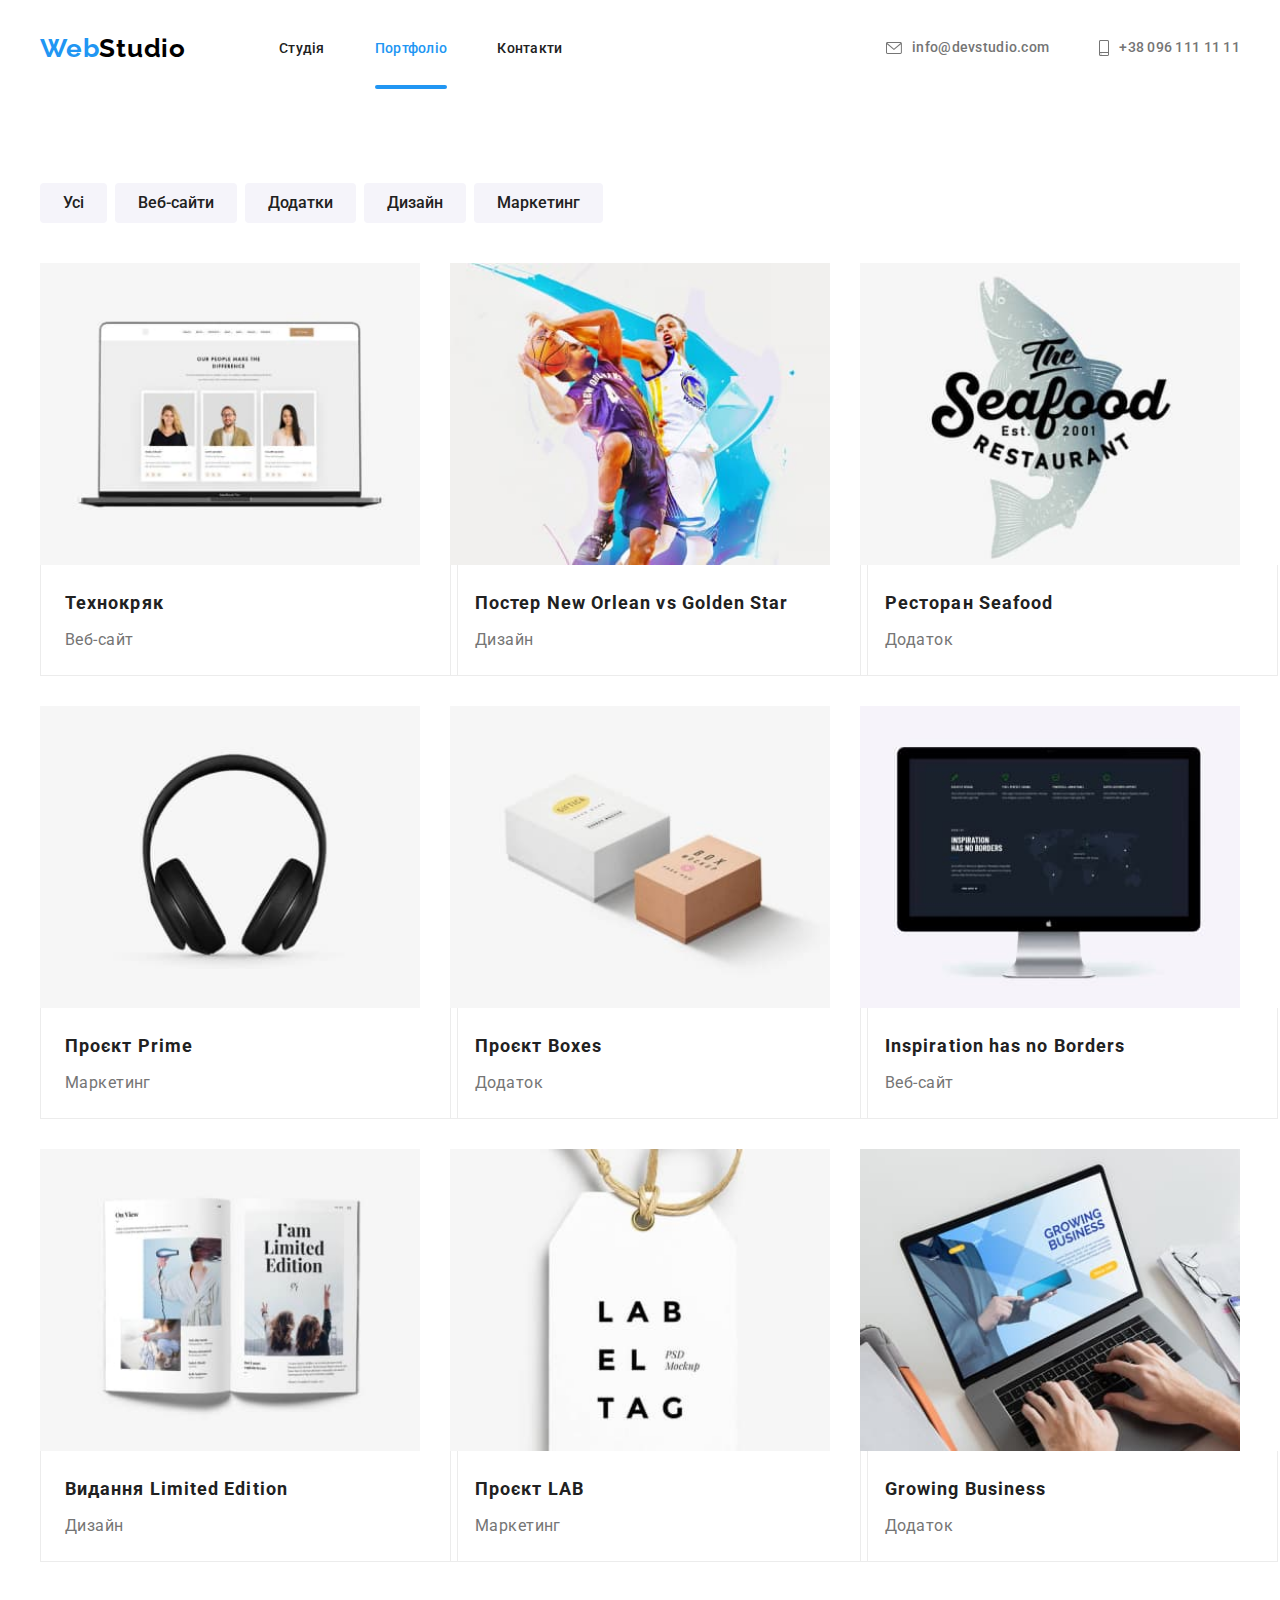
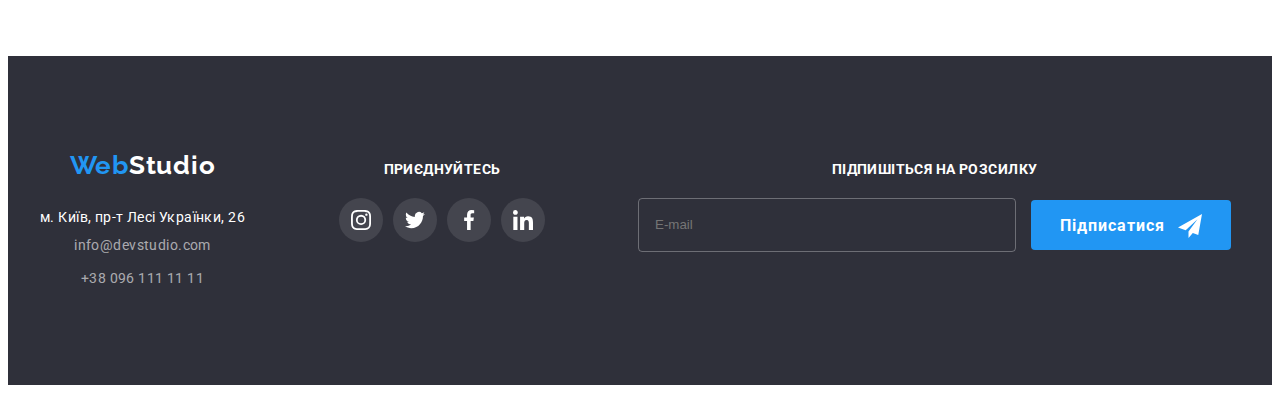
==== commit 7b02e00f: "hw-08 доопрацювання 1" ====
--- a/portfolio.html
+++ b/portfolio.html
@@ -85,10 +85,10 @@
         <div class="mobile-menu__navigation">
           <ul class="mobile-menu__list">
             <li class="mobile-menu__item">
-              <a class="mobile-menu__link link current" href="#">Студія</a>
+              <a class="mobile-menu__link link " href="./index.html">Студія</a>
             </li>
             <li class="mobile-menu__item">
-              <a class="mobile-menu__link link" href="./portfolio.html"
+              <a class="mobile-menu__link link current" href="#"
                 >Портфоліо</a
               >
             </li>
@@ -387,7 +387,7 @@
       </section>
     </main>
 
-    <footer class="contacts section">
+<footer class="contacts section">
       <div class="container footer__container">
         <h2 class="contacts-title visually-hidden">Контакти</h2>
         <div class="footer-tablet">
@@ -481,5 +481,6 @@
         </div>
       </div>
     </footer>
+        <script src="./js/mobmenu.js"></script>
   </body>
 </html>
--- a/css/main.min.css
+++ b/css/main.min.css
@@ -1 +1 @@
-:root{--font-ral: "Roboto", sans-serif;--title-color: #212121;--text-color: #757575;--hover-color: #2196f3;--gra:linear-gradient(rgba(47, 48, 58, 0.4), rgba(47, 48, 58, 0.4))}h1,h2,h3,h4,h5,h6,p{margin:0}ul{list-style:none;margin:0;padding:0}address{font-style:normal}img{display:block;max-width:100%;height:auto;width:100%}.visually-hidden{position:absolute;width:1px;height:1px;margin:-1px;border:0;padding:0;white-space:nowrap;-webkit-clip-path:inset(100%);clip-path:inset(100%);clip:rect(0 0 0 0);overflow:hidden}.section{padding-top:60px;padding-bottom:60px}@media screen and (min-width: 1200px){.section{padding-top:94px;padding-bottom:94px}}.section__title{margin-bottom:50px;font-family:var(--font-ral);font-size:36px;line-height:1.17;text-align:center}@media screen and (max-width: 1200px){.section__title{margin-bottom:30px}}.section__text{margin-top:10px;line-height:1.71}.container{width:100%;padding-left:15px;padding-right:15px;margin:0 auto}@media screen and (min-width: 1200px){.container{width:1200px}}body{font-family:"Roboto",sans-serif;font-size:14px;letter-spacing:.03em}.list{list-style:none}.link{text-decoration:none}.no-scroll{overflow:hidden}.btn{font-family:inherit;text-align:center;cursor:pointer;border-radius:4px;border:1px solid rgba(0,0,0,0)}.logo{font-style:normal;font-weight:700;font-size:24px;line-height:1.1666666667;letter-spacing:.03em;color:var(--hover-color)}@media screen and (min-width: 1200px){.logo{font-family:"Raleway";font-style:normal;font-weight:700;font-size:26px;line-height:1.19}}.logo--color-white{color:#fff}.logo--color-black{color:#000}.header{padding-top:16px;padding-bottom:16px}@media screen and (min-width: 768px){.header{padding-top:21px;padding-bottom:20px}}@media screen and (min-width: 1200px){.header{padding-top:25px;padding-bottom:25px}}.header__container{display:flex;align-items:center}@media screen and (min-width: 768px){.header__logo{margin-right:88px}}@media screen and (min-width: 1200px){.header__logo{margin-right:93px}}.menu-open-btn{display:flex;align-items:center;justify-content:center;width:40px;height:40px;margin-left:auto}@media screen and (min-width: 768px){.menu-open-btn{display:none}}.menu-open-btn:hover .menu-open-btn__icon{fill:var(--hover-color)}.menu-open-btn:focus .menu-open-btn__icon{fill:var(--hover-color)}.header__navigation{margin-right:auto;display:none}@media screen and (min-width: 768px){.header__navigation{display:flex}}.navigation__list{list-style:none;display:flex;gap:50px}.navigation__link{position:relative;font-weight:500;line-height:1.14;letter-spacing:.02em;padding-bottom:32px;padding-top:32px;color:var(--title-color);transition:color 250ms cubic-bezier(0.4, 0, 0.2, 1)}.navigation__link:hover,.navigation__link:focus,.navigation__link.current{color:var(--hover-color)}.navigation__link.current::after{position:absolute;content:"";display:block;width:100%;height:4px;background:var(--hover-color);border-radius:2px;bottom:-1px}.navigation-contact{display:none;list-style:none;gap:50px;align-items:center}@media screen and (min-width: 768px){.navigation-contact{display:block}}@media screen and (min-width: 1200px){.navigation-contact{display:flex}}.navigation-contact__link{display:flex;align-items:center;font-weight:500;line-height:1.14;letter-spacing:.02em;color:#757575;transition:color 250ms cubic-bezier(0.4, 0, 0.2, 1)}.navigation-contact__link:hover,.navigation-contact__link:focus{color:var(--hover-color)}.navigation-contact__item:first-child{margin-bottom:10px}@media screen and (min-width: 1200px){.navigation-contact__item:first-child{margin-bottom:0}}.navigation-contact__icon{fill:#757575;margin-right:10px;transition:fill 250ms cubic-bezier(0.4, 0, 0.2, 1)}.navigation-contact__link:hover .navigation-contact__icon{fill:var(--hover-color)}.navigation-contact__link:focus .navigation-contact__icon{fill:var(--hover-color)}.hero__wrap{width:100%;padding-top:118px;padding-bottom:118px;background-repeat:no-repeat;background-position:center;background-size:cover;flex-grow:1;background-color:#c4c4c4;background-image:var(--gra),url(../images/hero-mobile-img.jpg)}@media(min-device-pixel-ratio: 2),(-webkit-min-device-pixel-ratio: 2),(min-resolution: 192dpi),(min-resolution: 2dppx){.hero__wrap{background-image:var(--gra),url(../images/hero-mobile-img@2x.jpg)}}@media screen and (min-width: 768px){.hero__wrap{background-image:var(--gra),url(../images/hero-tablet-img.jpg)}}@media screen and (min-width: 768px)and (min-device-pixel-ratio: 2),screen and (min-width: 768px)and (-webkit-min-device-pixel-ratio: 2),screen and (min-width: 768px)and (min-resolution: 192dpi),screen and (min-width: 768px)and (min-resolution: 2dppx){.hero__wrap{background-image:var(--gra),url(../images/hero-tablet-img@2x.jpg)}}@media screen and (min-width: 1200px){.hero__wrap{background-image:var(--gra),url(../images/hero-img.jpg)}}@media screen and (min-width: 1200px)and (min-device-pixel-ratio: 2),screen and (min-width: 1200px)and (-webkit-min-device-pixel-ratio: 2),screen and (min-width: 1200px)and (min-resolution: 192dpi),screen and (min-width: 1200px)and (min-resolution: 2dppx){.hero__wrap{background-image:var(--gra),url(../../images/hero-Img@2x.jpg)}}@media screen and (min-width: 1200px){.hero__wrap{max-width:1600px;height:600px;margin:0 auto;padding-top:200px;padding-bottom:200px}}.hero__title{display:block;max-width:360px;margin:0 auto;font-weight:900;font-size:26px;line-height:42px;letter-spacing:.06em;text-align:center;text-transform:uppercase;color:#fff}@media screen and (min-width: 1200px){.hero__title{max-width:696px;font-weight:900;font-size:44px;line-height:1.36}}.hero__btn{display:block;margin:0 auto;margin-top:30px;font-weight:700;font-size:16px;line-height:30px;letter-spacing:.06em;padding:10px 32px;color:#fff;background-color:var(--hover-color)}.modile-menu{position:fixed;top:0;z-index:1;width:100vw;height:100vh;overflow:auto;padding-top:48px;padding-bottom:48px;padding-left:40px;padding-right:40px;background-color:#fff}.modile-menu>.container{height:100%;display:flex;flex-direction:column;justify-content:space-between}@media screen and (min-width: 768px){.modile-menu{display:none}}.modile-menu-close{position:absolute;right:13px;top:13px;width:40px;height:40px;background-color:rgba(0,0,0,0);text-align:center}.modal-close-btn:hover .modile-menu-close__icon{fill:var(--hover-color)}.modal-close-btn:focus .modile-menu-close__icon{fill:var(--hover-color)}.mobile-menu__item:not(:last-child){margin-bottom:32px;font-family:"Roboto";font-style:normal;font-weight:500;font-size:40px;line-height:1.175;letter-spacing:.02em}.mobile-menu__link{font-style:normal;font-weight:500;font-size:40px;line-height:1.18;letter-spacing:.02em;margin-bottom:32px;color:#303030}.mobile-menu__link:hover,.mobile-menu__link:focus,.mobile-menu__link.current{color:var(--hover-color)}.mobile-menu-contact__item:not(:last-child){margin-bottom:32px}.mobile-menu-contact__link-tel{font-family:"Roboto";font-style:normal;font-weight:500;font-size:24px;line-height:1.17;color:#2196f3}@media screen and (min-width: 420px){.mobile-menu-contact__link-tel{font-size:34px}}.mobile-menu-contact__link-mail{font-family:"Roboto";font-style:normal;font-weight:500;font-size:20px;line-height:1.17;letter-spacing:.02em;color:#757575}@media screen and (min-width: 420px){.mobile-menu-contact__link-mail{font-size:34px}}.mobile-menu-soc{display:flex;justify-content:flex-start;gap:20px;margin-top:64px}.mobile-menu-soc__link{font-family:"Roboto";font-style:normal;font-weight:500;font-size:12px;line-height:1.22;letter-spacing:.02em;color:#2196f3}.features__list{display:flex;flex-wrap:wrap;gap:30px}@media screen and (min-width: 1200px){.features__list{flex-wrap:nowrap}}.features__item{width:100%;text-align:center}@media screen and (min-width: 768px){.features__item{width:calc((100% - 30px)/2)}}@media screen and (min-width: 1200px){.features__item{width:100%}}.features__box{padding-top:25px;padding-bottom:25px;background-color:#f5f4fa;margin:0 auto}@media screen and (min-width: 768px){.features__box{width:354px;height:120px}}@media screen and (min-width: 1200px){.features__box{width:270px;height:120px;background:#f5f4fa;padding:25px 100px}}.features__icon{border-radius:4px}.features__item-title{margin-top:30px;font-size:14px;line-height:1.14;text-align:center;color:var(--title-color)}.features__text{color:var(--text-color);text-align:left}.work__section{padding-top:24px;padding-bottom:94px}@media screen and (max-width: 1200px){.work__section{display:none}}.work__list{display:flex;gap:30px}.work__item{width:calc((100% - 60px)/3);box-shadow:0px 1px 3px rgba(0,0,0,.12),0px 1px 1px rgba(0,0,0,.14),0px 2px 1px rgba(0,0,0,.2);border-radius:0px 0px 4px 4px;position:relative}.work__item-title{position:absolute;width:100%;bottom:0;padding-top:27px;padding-bottom:27px;background:rgba(47,48,58,.8);font-weight:700;font-size:14px;line-height:1.14;text-align:center;letter-spacing:.03em;text-transform:uppercase;color:#fff}.team__section{background-color:#f5f4fa}@media screen and (min-width: 768px){.team__list{display:flex;flex-wrap:wrap;gap:30px}}.card__member{font-weight:500;font-size:16px;line-height:1.19;text-align:center;color:var(--title-color)}.card__position{font-size:16px;line-height:1.19;text-align:center;margin-top:10px;color:var(--text-color)}.team__item{width:100%;max-width:450px;text-align:center;margin-right:auto;margin-left:auto}.team__item:not(:last-child){margin-bottom:30px}@media screen and (min-width: 768px){.team__item{width:calc((100% - 30px)/2);max-width:354px;max-height:526px}}@media screen and (min-width: 1200px){.team__item{width:calc((100% - 90px)/4);max-width:354px;max-height:526px;box-shadow:0px 1px 3px rgba(0,0,0,.12),0px 1px 1px rgba(0,0,0,.14),0px 2px 1px rgba(0,0,0,.2);border-radius:0px 0px 4px 4px}.team__item:not(:last-child){margin-bottom:0}}.card{padding-top:30px;padding-bottom:30px;background:#fff}.social{display:flex;justify-content:center;gap:10px;margin-top:16px}.social__item{width:44px;height:44px}.social__link{width:100%;height:100%;background-color:#fff;border-radius:50%;display:flex;align-items:center;justify-content:center;transition:background-color 250ms cubic-bezier(0.4, 0, 0.2, 1)}.social__link:hover,.social__link:focus{background-color:#2196f3}.social__icon{fill:#afb1b8;transition:fill 250ms cubic-bezier(0.4, 0, 0.2, 1)}.social__link:hover .social__icon{fill:#fff}.social__link:focus .social__icon{fill:#fff}.customers__list{display:flex;justify-content:center;gap:30px;margin-top:50px;flex-wrap:wrap}@media screen and (min-width: 1200px){.customers__list{flex-wrap:nowrap}}.customers__link{width:100%;padding-top:16px;padding-bottom:16px;border:1px solid #afb1b8;border-radius:4px;display:flex;align-items:center;justify-content:center;transition:border-color 250ms cubic-bezier(0.4, 0, 0.2, 1)}@media screen and (min-width: 1200px){.customers__link{width:170px;height:92px}}.customers__link:hover{border-color:var(--hover-color)}.customers__item{width:calc((100% - 30px)/2);text-align:center}@media screen and (min-width: 768px){.customers__item{width:calc((100% - 60px)/3)}}@media screen and (min-width: 1200px){.customers__item{width:100%}}.customers__icon{fill:#afb1b8;transition:fill 250ms cubic-bezier(0.4, 0, 0.2, 1)}.customers__link:hover .customers__icon{fill:var(--hover-color)}.customers__link:focus .customers__icon{fill:var(--hover-color)}.header__portfolio{border-bottom:1px solid #ececec}.portfolio__filter{margin-bottom:50px;display:flex;flex-wrap:wrap;gap:8px;justify-content:center;align-items:center}.portfolio__btn{font-weight:500;font-size:16px;line-height:1.63;padding:6px 22px;color:#212121;background-color:#f5f4fa;transition:color,background-color,box-shadow 250ms cubic-bezier(0.4, 0, 0.2, 1)}.portfolio__btn:hover,.portfolio__btn:focus,.portfolio__btn.current{color:#fff;background-color:var(--hover-color);box-shadow:0px 3px 1px rgba(0,0,0,.1),0px 1px 2px rgba(0,0,0,.08),0px 2px 2px rgba(0,0,0,.12)}.portfolio-project{gap:30px}@media screen and (min-width: 768px){.portfolio-project{display:flex;flex-wrap:wrap;justify-content:center}}.portfolio-project__list{width:100%}@media screen and (min-width: 768px){.portfolio-project__list{width:calc((100% - 30px)/2)}}@media screen and (min-width: 1200px){.portfolio-project__list{width:calc((100% - 60px)/3);transition:box-shadow 250ms cubic-bezier(0.4, 0, 0.2, 1)}}.portfolio-project__list:hover,.portfolio-project__list:focus{box-shadow:0px 1px 1px rgba(0,0,0,.12),0px 4px 4px rgba(0,0,0,.06),1px 4px 6px rgba(0,0,0,.16)}.portfolio-project__list:hover .portfolio-project__top-text{transform:translateY(0)}.portfolio-project__top-wrap{position:relative;overflow:hidden}.portfolio-project__top-text{position:absolute;top:0;background-color:rgba(33,150,243,.9);font-size:18px;line-height:1.56;letter-spacing:.03em;color:#fff;padding:63px 24px;height:100%;transform:translateY(100%);transition:transform 250ms cubic-bezier(0.4, 0, 0.2, 1);overflow:auto}.portfolio-project__title{margin-bottom:4px;font-size:18px;line-height:2;letter-spacing:.06em;color:var(--title-color)}.portfolio-project__list-border{padding-top:20px;padding-bottom:20px;padding-left:24px;padding-right:24px;border-bottom:1px solid #ececec;border-right:1px solid #ececec;border-left:1px solid #ececec;min-width:368px}.portfolio-project__text{font-size:16px;line-height:1.88;color:var(--text-color)}.contacts{background-color:#2f303a}@media screen and (min-width: 1200px){.footer__container{display:flex}}@media screen and (min-width: 768px){.footer-tablet{display:flex;justify-content:space-around;margin-bottom:60px}}@media screen and (min-width: 1200px){.footer-tablet{margin-bottom:0}}.contacts__address{text-align:center}@media screen and (min-width: 1200px){.contacts__address{margin-right:94px}}.contacts__list{margin-top:20px}@media screen and (min-width: 320px){.contacts__list{margin-top:28px}}.contacts__item{margin-top:9px}.contacts__item:first-child{margin-top:0}.contact__addres-link{line-height:1.71;color:rgba(255,255,255,.6)}.contact__link-color{color:#fff}@media screen and (min-width: 320px){.footer-soc__box{margin-bottom:60px}}@media screen and (min-width: 1200px){.footer-soc__box{margin-right:93px;margin-bottom:0}}.footer-soc__text{font-style:normal;font-weight:700;font-size:14px;line-height:1.14;letter-spacing:.03em;text-transform:uppercase;text-align:center;color:#fff;padding-top:12px;margin-bottom:20px}.footer-soc__list{display:flex;gap:10px;margin-top:16px;justify-content:center}.footer-soc__item{width:44px;height:44px;align-items:center}.footer-soc__link{width:100%;height:100%;background-color:rgba(255,255,255,.1);border-radius:50%;display:flex;align-items:center;justify-content:center;transition:background-color 250ms cubic-bezier(0.4, 0, 0.2, 1)}.footer-soc__link:hover,.footer-soc__link:focus{background-color:#2196f3}.footer-soc__icon{fill:#fff}.subscription__text{display:flex;justify-content:center;font-style:normal;font-weight:700;font-size:14px;line-height:1.14;letter-spacing:.03em;text-transform:uppercase;align-items:center;color:#fff}@media screen and (min-width: 1200px){.subscription__text{padding-top:12px}}.subscription__form{display:flex;flex-direction:column;text-align:center}@media screen and (min-width: 1200px){.subscription__form{flex-direction:row}}.subscription__email{width:100%;height:50px;margin:20px auto;border:1px solid rgba(255,255,255,.3);border-radius:4px;background-color:rgba(0,0,0,0);outline:rgba(0,0,0,0);padding-left:16px}@media screen and (min-width: 768px){.subscription__email{width:450px}}@media screen and (min-width: 1200px){.subscription__email{width:358px;height:50px;margin-right:15px}}.subscription__btn{position:relative;display:block;margin:auto;width:200px;height:50px;font-weight:700;font-size:16px;line-height:1.88;letter-spacing:.06em;color:#fff;background-color:var(--hover-color);text-align:left;padding-left:28px;padding-top:10px;padding-bottom:10px}.subscription__icon{position:absolute;right:28px;top:13px}.backdrop{position:fixed;top:0;width:100%;height:100%;background:rgba(0,0,0,.2);transition:opacity 250ms cubic-bezier(0.4, 0, 0.2, 1),visibility 250ms cubic-bezier(0.4, 0, 0.2, 1)}.modal{width:100vw;height:100vh;padding:40px;overflow:auto;background-color:#fff;box-shadow:0px 1px 3px rgba(0,0,0,.12),0px 1px 1px rgba(0,0,0,.14),0px 2px 1px rgba(0,0,0,.2);border-radius:4px;position:absolute;top:50%;left:50%;transform:translate(-50%, -50%) scale(1) rotate(0);transition:transform 250ms cubic-bezier(0.4, 0, 0.2, 1)}@media screen and (min-width: 480px){.modal{width:450px;max-height:609px}}@media screen and (min-width: 1200px){.modal{width:528px;height:581px}}.backdrop.is-hidden .modal{transform:translate(-50%, -50%) scale(0) rotate(-360deg)}.modal-close-btn{position:absolute;right:8px;top:8px;width:30px;height:30px;display:flex;align-items:center;justify-content:center;background:#fff;border:1px solid rgba(0,0,0,.1);border-radius:50%}.modal-close-btn:hover .modal-close-icon{fill:var(--hover-color)}.modal-close-btn:focus .modal-close-icon{fill:var(--hover-color)}.is-hidden{opacity:0;visibility:hidden;pointer-events:none}.modal-title{font-weight:700;font-size:20px;line-height:1.15;text-align:center;letter-spacing:.03em;margin-bottom:12px}.modal-input{width:100%;height:40px;padding-left:30px;padding-right:10px;margin-top:4px;border:1px solid rgba(33,33,33,.2);border-radius:4px;background-color:rgba(0,0,0,0);outline:rgba(0,0,0,0);transition:border-color 250ms cubic-bezier(0.4, 0, 0.2, 1)}.modal-input:focus{border-color:var(--hover-color)}@media screen and (min-width: 1200px){.modal-input{max-width:448px}}.modal-icon{position:absolute;top:50%;left:15px;transition:fill 250ms cubic-bezier(0.4, 0, 0.2, 1)}.modal-input:focus+.modal-icon{fill:var(--hover-color)}.visually-hidden{position:absolute;width:1px;height:1px;margin:-1px;border:0;padding:0;white-space:nowrap;-webkit-clip-path:inset(100%);clip-path:inset(100%);clip:rect(0 0 0 0);overflow:hidden}.input-label{position:relative;margin-bottom:10px;font-size:12px;line-height:1.17;letter-spacing:.01em;color:#757575;display:block}.modal-comment{width:100%;height:120px;margin-top:4px;margin-bottom:20px;border:1px solid rgba(33,33,33,.2);border-radius:4px;resize:none;padding:12px 16px;font-size:12px;line-height:1.17;letter-spacing:.01em;color:rgba(117,117,117,.5)}@media screen and (min-width: 1200px){.modal-comment{width:448px}}.check-text{font-size:12px;color:#555;display:flex;align-items:center;position:relative;justify-content:center}.check-text:hover{cursor:pointer}@media screen and (min-width: 1200px){.check-text{font-size:14px}}.check-text span{width:16px;height:15px;border:2px solid #303030;border-radius:2px;margin-right:8.38px;display:flex;align-items:center;justify-content:center;fill:rgba(0,0,0,0)}.modal-check:focus+.check-text span{border-color:var(--hover-color)}.modal-check:checked+.check-text span{background-color:var(--hover-color);border:none;fill:#fff}.modal-check:focus+.check-text span{border-color:var(--hover-color)}.modal-send-btn{width:200px;height:50px;display:block;margin:0 auto;margin-top:30px;font-weight:700;font-size:16px;line-height:1.88;letter-spacing:.06em;padding:10px 52px;color:#fff;background-color:var(--hover-color);box-shadow:0px 4px 4px rgba(0,0,0,.15);border-radius:4px}/*# sourceMappingURL=main.min.css.map */+:root{--font-ral: "Roboto", sans-serif;--title-color: #212121;--text-color: #757575;--hover-color: #2196f3;--gra:linear-gradient(rgba(47, 48, 58, 0.4), rgba(47, 48, 58, 0.4))}h1,h2,h3,h4,h5,h6,p{margin:0}ul{list-style:none;margin:0;padding:0}address{font-style:normal}img{display:block;max-width:100%;height:auto;width:100%}.visually-hidden{position:absolute;width:1px;height:1px;margin:-1px;border:0;padding:0;white-space:nowrap;-webkit-clip-path:inset(100%);clip-path:inset(100%);clip:rect(0 0 0 0);overflow:hidden}.section{padding-top:60px;padding-bottom:60px}@media screen and (min-width: 1200px){.section{padding-top:94px;padding-bottom:94px}}.section__title{margin-bottom:50px;font-family:var(--font-ral);font-size:36px;line-height:1.17;text-align:center}@media screen and (max-width: 1200px){.section__title{margin-bottom:30px}}.section__text{margin-top:10px;line-height:1.71}.container{width:100%;padding-left:15px;padding-right:15px;margin:0 auto}@media screen and (min-width: 1200px){.container{width:1200px}}body{font-family:"Roboto",sans-serif;font-size:14px;letter-spacing:.03em}.list{list-style:none}.link{text-decoration:none}.no-scroll{overflow:hidden}.btn{font-family:inherit;text-align:center;cursor:pointer;border-radius:4px;border:1px solid rgba(0,0,0,0)}.logo{font-style:normal;font-weight:700;font-size:24px;line-height:1.1666666667;letter-spacing:.03em;color:var(--hover-color)}@media screen and (min-width: 1200px){.logo{font-family:"Raleway";font-style:normal;font-weight:700;font-size:26px;line-height:1.19}}.logo--color-white{color:#fff}.logo--color-black{color:#000}.header{padding-top:16px;padding-bottom:16px}@media screen and (min-width: 768px){.header{padding-top:21px;padding-bottom:20px}}@media screen and (min-width: 1200px){.header{padding-top:25px;padding-bottom:25px}}.header__container{display:flex;align-items:center}@media screen and (min-width: 768px){.header__logo{margin-right:88px}}@media screen and (min-width: 1200px){.header__logo{margin-right:93px}}.menu-open-btn{display:flex;align-items:center;justify-content:center;width:40px;height:40px;margin-left:auto}@media screen and (min-width: 768px){.menu-open-btn{display:none}}.menu-open-btn:hover .menu-open-btn__icon{fill:var(--hover-color)}.menu-open-btn:focus .menu-open-btn__icon{fill:var(--hover-color)}.header__navigation{margin-right:auto;display:none}@media screen and (min-width: 768px){.header__navigation{display:flex}}.navigation__list{list-style:none;display:flex;gap:50px}.navigation__link{position:relative;font-weight:500;line-height:1.14;letter-spacing:.02em;padding-bottom:32px;padding-top:32px;color:var(--title-color);transition:color 250ms cubic-bezier(0.4, 0, 0.2, 1)}.navigation__link:hover,.navigation__link:focus,.navigation__link.current{color:var(--hover-color)}.navigation__link.current::after{position:absolute;content:"";display:block;width:100%;height:4px;background:var(--hover-color);border-radius:2px;bottom:-1px}.navigation-contact{display:none;list-style:none;gap:50px;align-items:center}@media screen and (min-width: 768px){.navigation-contact{display:block}}@media screen and (min-width: 1200px){.navigation-contact{display:flex}}.navigation-contact__link{display:flex;align-items:center;font-weight:500;line-height:1.14;letter-spacing:.02em;color:#757575;transition:color 250ms cubic-bezier(0.4, 0, 0.2, 1)}.navigation-contact__link:hover,.navigation-contact__link:focus{color:var(--hover-color)}.navigation-contact__item:first-child{margin-bottom:10px}@media screen and (min-width: 1200px){.navigation-contact__item:first-child{margin-bottom:0}}.navigation-contact__icon{fill:#757575;margin-right:10px;transition:fill 250ms cubic-bezier(0.4, 0, 0.2, 1)}.navigation-contact__link:hover .navigation-contact__icon{fill:var(--hover-color)}.navigation-contact__link:focus .navigation-contact__icon{fill:var(--hover-color)}.hero__wrap{width:100%;padding-top:118px;padding-bottom:118px;background-repeat:no-repeat;background-position:center;background-size:cover;flex-grow:1;background-color:#c4c4c4;background-image:var(--gra),url(../images/hero-mobile-img.jpg)}@media(min-device-pixel-ratio: 2),(-webkit-min-device-pixel-ratio: 2),(min-resolution: 192dpi),(min-resolution: 2dppx){.hero__wrap{background-image:var(--gra),url(../images/hero-mobile-img@2x.jpg)}}@media screen and (min-width: 768px){.hero__wrap{background-image:var(--gra),url(../images/hero-tablet-img.jpg)}}@media screen and (min-width: 768px)and (min-device-pixel-ratio: 2),screen and (min-width: 768px)and (-webkit-min-device-pixel-ratio: 2),screen and (min-width: 768px)and (min-resolution: 192dpi),screen and (min-width: 768px)and (min-resolution: 2dppx){.hero__wrap{background-image:var(--gra),url(../images/hero-tablet-img@2x.jpg)}}@media screen and (min-width: 1200px){.hero__wrap{background-image:var(--gra),url(../images/hero-img.jpg)}}@media screen and (min-width: 1200px)and (min-device-pixel-ratio: 2),screen and (min-width: 1200px)and (-webkit-min-device-pixel-ratio: 2),screen and (min-width: 1200px)and (min-resolution: 192dpi),screen and (min-width: 1200px)and (min-resolution: 2dppx){.hero__wrap{background-image:var(--gra),url(../../images/hero-Img@2x.jpg)}}@media screen and (min-width: 1200px){.hero__wrap{max-width:1600px;height:600px;margin:0 auto;padding-top:200px;padding-bottom:200px}}.hero__title{display:block;max-width:360px;margin:0 auto;font-weight:900;font-size:26px;line-height:42px;letter-spacing:.06em;text-align:center;text-transform:uppercase;color:#fff}@media screen and (min-width: 1200px){.hero__title{max-width:696px;font-weight:900;font-size:44px;line-height:1.36}}.hero__btn{display:block;margin:0 auto;margin-top:30px;font-weight:700;font-size:16px;line-height:30px;letter-spacing:.06em;padding:10px 32px;color:#fff;background-color:var(--hover-color)}.modile-menu{position:fixed;top:0;z-index:1;width:100vw;height:100vh;overflow:auto;padding-top:48px;padding-bottom:48px;padding-left:40px;padding-right:40px;background-color:#fff}.modile-menu>.container{height:100%;display:flex;flex-direction:column;justify-content:space-between}@media screen and (min-width: 768px){.modile-menu{display:none}}.modile-menu-close{position:absolute;right:13px;top:13px;width:40px;height:40px;background-color:rgba(0,0,0,0);text-align:center}.modal-close-btn:hover .modile-menu-close__icon{fill:var(--hover-color)}.modal-close-btn:focus .modile-menu-close__icon{fill:var(--hover-color)}.mobile-menu__item:not(:last-child){margin-bottom:32px;font-family:"Roboto";font-style:normal;font-weight:500;font-size:40px;line-height:1.175;letter-spacing:.02em}.mobile-menu__link{font-style:normal;font-weight:500;font-size:40px;line-height:1.18;letter-spacing:.02em;margin-bottom:32px;color:#303030}.mobile-menu__link:hover,.mobile-menu__link:focus,.mobile-menu__link.current{color:var(--hover-color)}.mobile-menu-contact__item:not(:last-child){margin-bottom:32px}.mobile-menu-contact__link-tel{font-family:"Roboto";font-style:normal;font-weight:500;font-size:24px;line-height:1.17;color:#2196f3}@media screen and (min-width: 420px){.mobile-menu-contact__link-tel{font-size:34px}}.mobile-menu-contact__link-mail{font-family:"Roboto";font-style:normal;font-weight:500;font-size:20px;line-height:1.17;letter-spacing:.02em;color:#757575}@media screen and (min-width: 420px){.mobile-menu-contact__link-mail{font-size:34px}}.mobile-menu-soc{display:flex;justify-content:flex-start;gap:20px;margin-top:64px}.mobile-menu-soc__link{font-family:"Roboto";font-style:normal;font-weight:500;font-size:12px;line-height:1.22;letter-spacing:.02em;color:#2196f3}.features__list{display:flex;flex-wrap:wrap;gap:30px}@media screen and (min-width: 1200px){.features__list{flex-wrap:nowrap}}.features__item{width:100%;text-align:center}@media screen and (min-width: 768px){.features__item{width:calc((100% - 30px)/2)}}@media screen and (min-width: 1200px){.features__item{width:100%}}.features__box{padding-top:25px;padding-bottom:25px;background-color:#f5f4fa;margin:0 auto}@media screen and (min-width: 768px){.features__box{width:354px;height:120px}}@media screen and (min-width: 1200px){.features__box{width:270px;height:120px;background:#f5f4fa;padding:25px 100px}}.features__icon{border-radius:4px}.features__item-title{margin-top:30px;font-size:14px;line-height:1.14;text-align:center;color:var(--title-color)}.features__text{color:var(--text-color);text-align:left}.work__section{padding-top:24px;padding-bottom:94px}@media screen and (max-width: 1200px){.work__section{display:none}}.work__list{display:flex;gap:30px}.work__item{width:calc((100% - 60px)/3);box-shadow:0px 1px 3px rgba(0,0,0,.12),0px 1px 1px rgba(0,0,0,.14),0px 2px 1px rgba(0,0,0,.2);border-radius:0px 0px 4px 4px;position:relative}.work__item-title{position:absolute;width:100%;bottom:0;padding-top:27px;padding-bottom:27px;background:rgba(47,48,58,.8);font-weight:700;font-size:14px;line-height:1.14;text-align:center;letter-spacing:.03em;text-transform:uppercase;color:#fff}.team__section{background-color:#f5f4fa}@media screen and (min-width: 768px){.team__list{display:flex;flex-wrap:wrap;gap:30px}}.card__member{font-weight:500;font-size:16px;line-height:1.19;text-align:center;color:var(--title-color)}.card__position{font-size:16px;line-height:1.19;text-align:center;margin-top:10px;color:var(--text-color)}.team__item{width:100%;max-width:450px;text-align:center;margin-right:auto;margin-left:auto}.team__item:not(:last-child){margin-bottom:30px}@media screen and (min-width: 768px){.team__item{width:calc((100% - 30px)/2);max-width:354px;max-height:526px}}@media screen and (min-width: 1200px){.team__item{width:calc((100% - 90px)/4);max-width:354px;max-height:526px;box-shadow:0px 1px 3px rgba(0,0,0,.12),0px 1px 1px rgba(0,0,0,.14),0px 2px 1px rgba(0,0,0,.2);border-radius:0px 0px 4px 4px}.team__item:not(:last-child){margin-bottom:0}}.card{padding-top:30px;padding-bottom:30px;background:#fff}.social{display:flex;justify-content:center;gap:10px;margin-top:16px}.social__item{width:44px;height:44px}.social__link{width:100%;height:100%;background-color:#fff;border-radius:50%;display:flex;align-items:center;justify-content:center;transition:background-color 250ms cubic-bezier(0.4, 0, 0.2, 1)}.social__link:hover,.social__link:focus{background-color:#2196f3}.social__icon{fill:#afb1b8;transition:fill 250ms cubic-bezier(0.4, 0, 0.2, 1)}.social__link:hover .social__icon{fill:#fff}.social__link:focus .social__icon{fill:#fff}.customers__list{display:flex;justify-content:center;gap:30px;margin-top:50px;flex-wrap:wrap}@media screen and (min-width: 1200px){.customers__list{flex-wrap:nowrap}}.customers__link{width:100%;padding-top:16px;padding-bottom:16px;border:1px solid #afb1b8;border-radius:4px;display:flex;align-items:center;justify-content:center;transition:border-color 250ms cubic-bezier(0.4, 0, 0.2, 1)}@media screen and (min-width: 1200px){.customers__link{width:170px;height:92px}}.customers__link:hover{border-color:var(--hover-color)}.customers__item{width:calc((100% - 30px)/2);text-align:center}@media screen and (min-width: 768px){.customers__item{width:calc((100% - 60px)/3)}}@media screen and (min-width: 1200px){.customers__item{width:100%}}.customers__icon{fill:#afb1b8;transition:fill 250ms cubic-bezier(0.4, 0, 0.2, 1)}.customers__link:hover .customers__icon{fill:var(--hover-color)}.customers__link:focus .customers__icon{fill:var(--hover-color)}.header__portfolio{border-bottom:1px solid #ececec}.portfolio__filter{margin-bottom:40px;display:flex;flex-wrap:wrap;gap:8px;justify-content:flex-start;align-items:center}.portfolio__btn{font-weight:500;font-size:16px;line-height:1.63;padding:6px 22px;color:#212121;background-color:#f5f4fa;transition:color,background-color,box-shadow 250ms cubic-bezier(0.4, 0, 0.2, 1)}.portfolio__btn:hover,.portfolio__btn:focus,.portfolio__btn.current{color:#fff;background-color:var(--hover-color);box-shadow:0px 3px 1px rgba(0,0,0,.1),0px 1px 2px rgba(0,0,0,.08),0px 2px 2px rgba(0,0,0,.12)}.portfolio-project{gap:30px}@media screen and (min-width: 768px){.portfolio-project{display:flex;flex-wrap:wrap;justify-content:center}}.portfolio-project__list{width:100%}@media screen and (min-width: 768px){.portfolio-project__list{width:calc((100% - 30px)/2)}}@media screen and (min-width: 1200px){.portfolio-project__list{width:calc((100% - 60px)/3);transition:box-shadow 250ms cubic-bezier(0.4, 0, 0.2, 1)}}.portfolio-project__list:hover,.portfolio-project__list:focus{box-shadow:0px 1px 1px rgba(0,0,0,.12),0px 4px 4px rgba(0,0,0,.06),1px 4px 6px rgba(0,0,0,.16)}.portfolio-project__list:hover .portfolio-project__top-text{transform:translateY(0)}.portfolio-project__top-wrap{position:relative;overflow:hidden}.portfolio-project__top-text{position:absolute;top:0;background-color:rgba(33,150,243,.9);font-size:18px;line-height:1.56;letter-spacing:.03em;color:#fff;padding:63px 24px;height:100%;transform:translateY(100%);transition:transform 250ms cubic-bezier(0.4, 0, 0.2, 1);overflow:auto}.portfolio-project__title{margin-bottom:4px;font-size:18px;line-height:2;letter-spacing:.06em;color:var(--title-color)}.portfolio-project__list-border{padding-top:20px;padding-bottom:20px;padding-left:24px;padding-right:24px;border-bottom:1px solid #ececec;border-right:1px solid #ececec;border-left:1px solid #ececec;min-width:368px}.portfolio-project__text{font-size:16px;line-height:1.88;color:var(--text-color)}.contacts{background-color:#2f303a}@media screen and (min-width: 1200px){.footer__container{display:flex}}@media screen and (min-width: 768px){.footer-tablet{display:flex;justify-content:space-around}}.contacts__address{text-align:center;margin-bottom:60px}@media screen and (min-width: 1200px){.contacts__address{margin-right:94px;margin-bottom:0}}.contacts__list{margin-top:20px}@media screen and (min-width: 320px){.contacts__list{margin-top:28px}}.contacts__item{margin-top:9px}.contacts__item:first-child{margin-top:0}.contact__addres-link{line-height:1.71;color:rgba(255,255,255,.6)}.contact__link-color{color:#fff}.footer-soc__box{margin-bottom:60px}@media screen and (min-width: 1200px){.footer-soc__box{margin-right:93px;margin-bottom:0}}.footer-soc__text{font-style:normal;font-weight:700;font-size:14px;line-height:1.14;letter-spacing:.03em;text-transform:uppercase;text-align:center;color:#fff;padding-top:12px;margin-bottom:20px}.footer-soc__list{display:flex;gap:10px;margin-top:16px;justify-content:center}.footer-soc__item{width:44px;height:44px;align-items:center}.footer-soc__link{width:100%;height:100%;background-color:rgba(255,255,255,.1);border-radius:50%;display:flex;align-items:center;justify-content:center;transition:background-color 250ms cubic-bezier(0.4, 0, 0.2, 1)}.footer-soc__link:hover,.footer-soc__link:focus{background-color:#2196f3}.footer-soc__icon{fill:#fff}.subscription__text{display:flex;justify-content:center;font-style:normal;font-weight:700;font-size:14px;line-height:1.14;letter-spacing:.03em;text-transform:uppercase;align-items:center;color:#fff}@media screen and (min-width: 1200px){.subscription__text{padding-top:12px}}.subscription__form{display:flex;flex-direction:column;text-align:center}@media screen and (min-width: 1200px){.subscription__form{flex-direction:row}}.subscription__email{width:100%;height:50px;margin:20px auto;border:1px solid rgba(255,255,255,.3);border-radius:4px;background-color:rgba(0,0,0,0);outline:rgba(0,0,0,0);padding-left:16px}@media screen and (min-width: 768px){.subscription__email{width:450px}}@media screen and (min-width: 1200px){.subscription__email{width:358px;height:50px;margin-right:15px}}.subscription__btn{position:relative;display:block;margin:auto;width:200px;height:50px;font-weight:700;font-size:16px;line-height:1.88;letter-spacing:.06em;color:#fff;background-color:var(--hover-color);text-align:left;padding-left:28px;padding-top:10px;padding-bottom:10px}.subscription__icon{position:absolute;right:28px;top:13px}.backdrop{position:fixed;top:0;width:100%;height:100%;background:rgba(0,0,0,.2);transition:opacity 250ms cubic-bezier(0.4, 0, 0.2, 1),visibility 250ms cubic-bezier(0.4, 0, 0.2, 1)}.modal{width:100vw;height:100vh;padding:40px;overflow:auto;background-color:#fff;box-shadow:0px 1px 3px rgba(0,0,0,.12),0px 1px 1px rgba(0,0,0,.14),0px 2px 1px rgba(0,0,0,.2);border-radius:4px;position:absolute;top:50%;left:50%;transform:translate(-50%, -50%) scale(1) rotate(0);transition:transform 250ms cubic-bezier(0.4, 0, 0.2, 1)}@media screen and (min-width: 480px){.modal{width:450px;max-height:609px}}@media screen and (min-width: 1200px){.modal{width:528px;height:581px}}.backdrop.is-hidden .modal{transform:translate(-50%, -50%) scale(0) rotate(-360deg)}.modal-close-btn{position:absolute;right:8px;top:8px;width:30px;height:30px;display:flex;align-items:center;justify-content:center;background:#fff;border:1px solid rgba(0,0,0,.1);border-radius:50%}.modal-close-btn:hover .modal-close-icon{fill:var(--hover-color)}.modal-close-btn:focus .modal-close-icon{fill:var(--hover-color)}.is-hidden{opacity:0;visibility:hidden;pointer-events:none}.modal-title{font-weight:700;font-size:20px;line-height:1.15;text-align:center;letter-spacing:.03em;margin-bottom:12px}.modal-input{width:100%;height:40px;padding-left:30px;padding-right:10px;margin-top:4px;border:1px solid rgba(33,33,33,.2);border-radius:4px;background-color:rgba(0,0,0,0);outline:rgba(0,0,0,0);transition:border-color 250ms cubic-bezier(0.4, 0, 0.2, 1)}.modal-input:focus{border-color:var(--hover-color)}@media screen and (min-width: 1200px){.modal-input{max-width:448px}}.modal-icon{position:absolute;top:50%;left:15px;transition:fill 250ms cubic-bezier(0.4, 0, 0.2, 1)}.modal-input:focus+.modal-icon{fill:var(--hover-color)}.visually-hidden{position:absolute;width:1px;height:1px;margin:-1px;border:0;padding:0;white-space:nowrap;-webkit-clip-path:inset(100%);clip-path:inset(100%);clip:rect(0 0 0 0);overflow:hidden}.input-label{position:relative;margin-bottom:10px;font-size:12px;line-height:1.17;letter-spacing:.01em;color:#757575;display:block}.modal-comment{width:100%;height:120px;margin-top:4px;margin-bottom:20px;border:1px solid rgba(33,33,33,.2);border-radius:4px;resize:none;padding:12px 16px;font-size:12px;line-height:1.17;letter-spacing:.01em;color:rgba(117,117,117,.5)}@media screen and (min-width: 1200px){.modal-comment{width:448px}}.check-text{font-size:12px;color:#555;display:flex;align-items:center;position:relative;justify-content:center}.check-text:hover{cursor:pointer}@media screen and (min-width: 1200px){.check-text{font-size:14px}}.check-text span{width:16px;height:15px;border:2px solid #303030;border-radius:2px;margin-right:8.38px;display:flex;align-items:center;justify-content:center;fill:rgba(0,0,0,0)}.modal-check:focus+.check-text span{border-color:var(--hover-color)}.modal-check:checked+.check-text span{background-color:var(--hover-color);border:none;fill:#fff}.modal-check:focus+.check-text span{border-color:var(--hover-color)}.modal-send-btn{width:200px;height:50px;display:block;margin:0 auto;margin-top:30px;font-weight:700;font-size:16px;line-height:1.88;letter-spacing:.06em;padding:10px 52px;color:#fff;background-color:var(--hover-color);box-shadow:0px 4px 4px rgba(0,0,0,.15);border-radius:4px}/*# sourceMappingURL=main.min.css.map */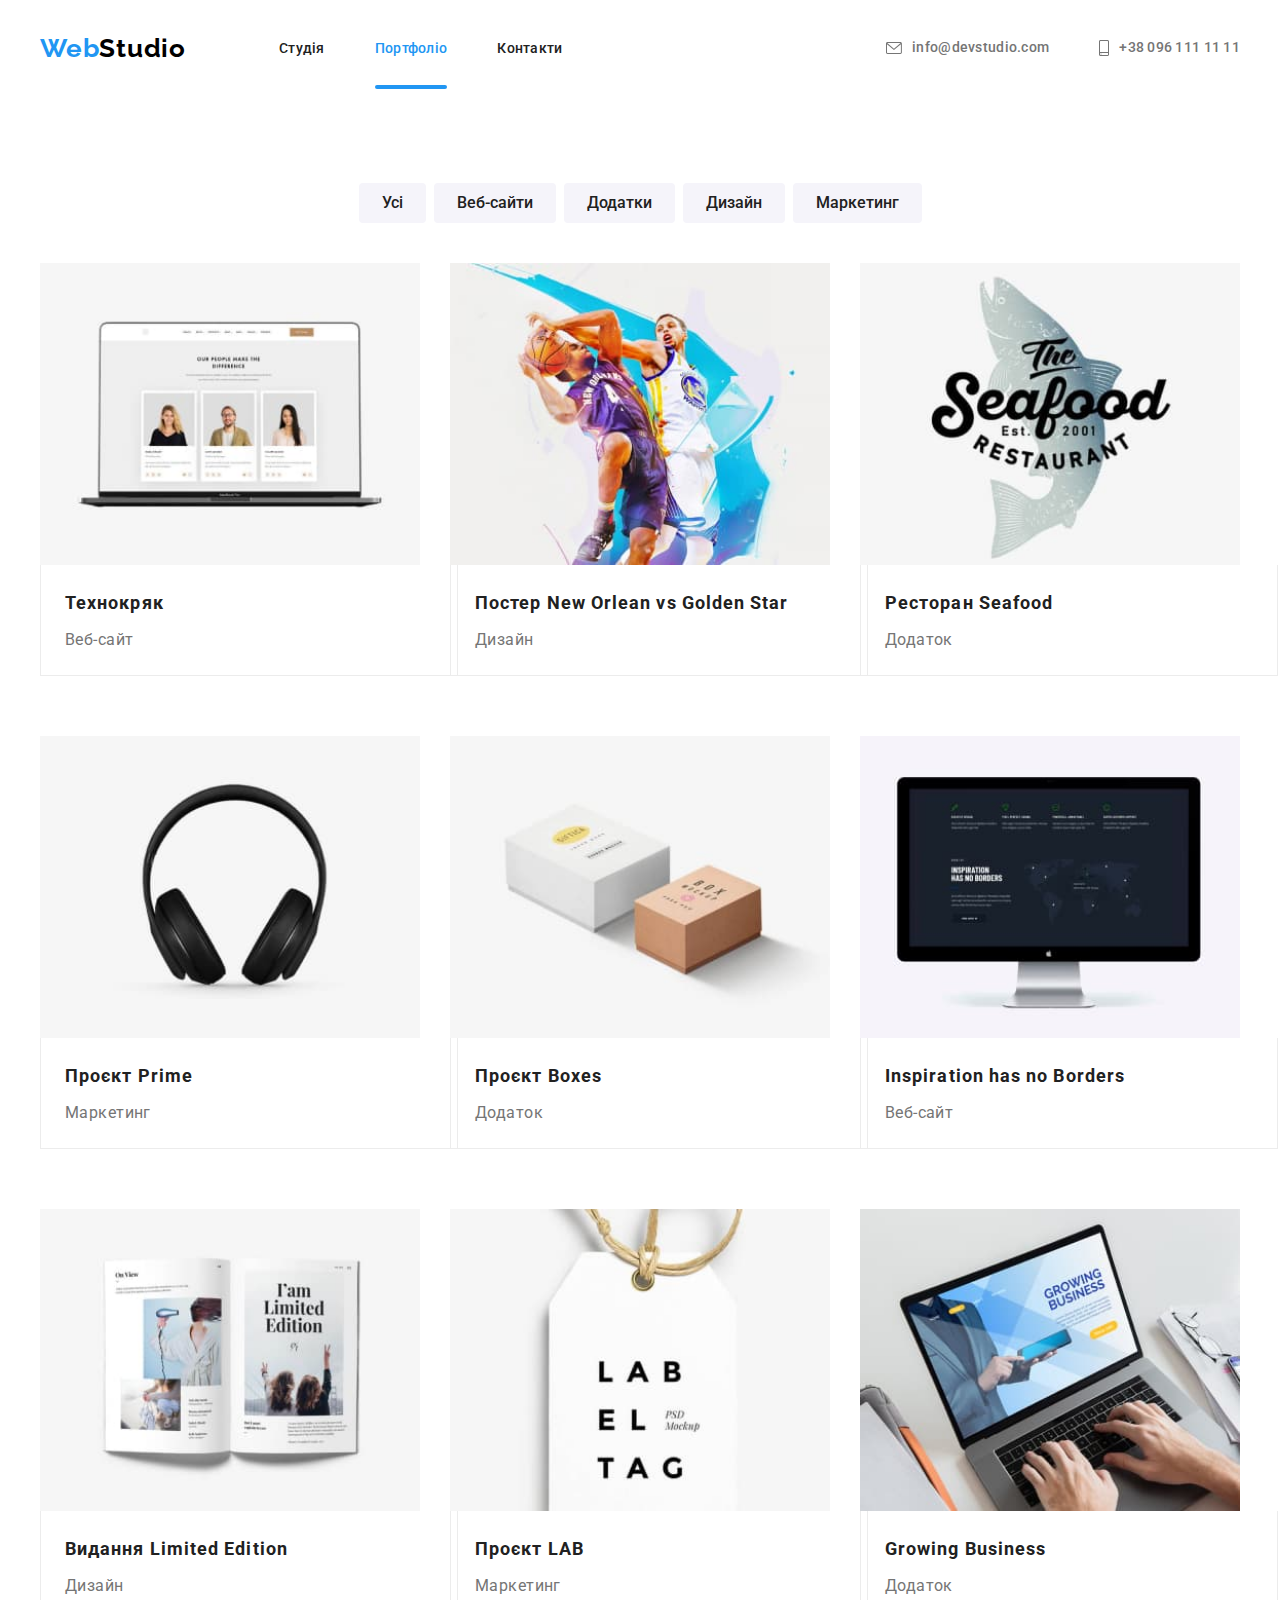
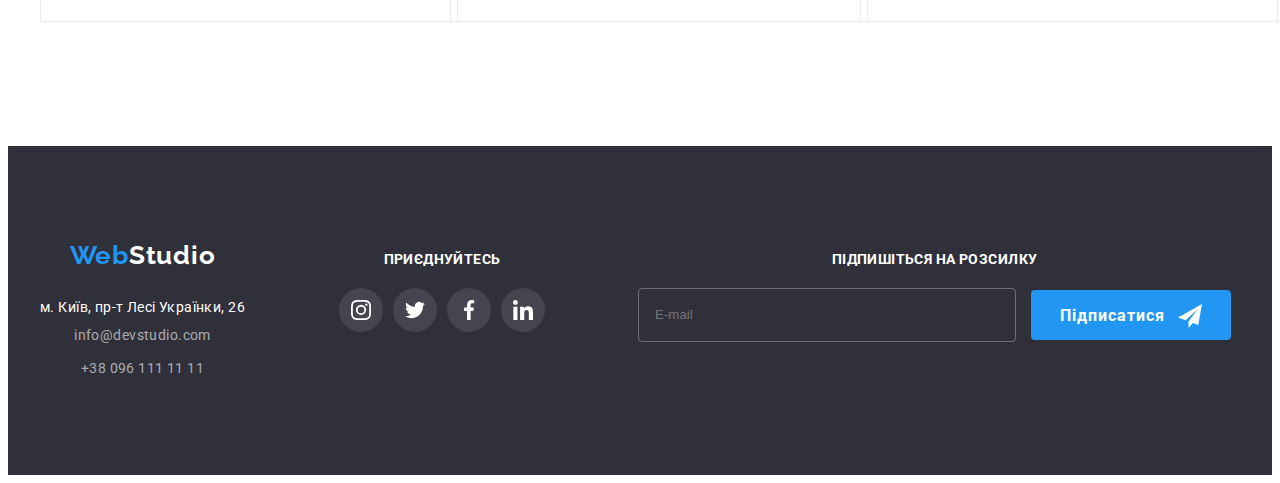
==== commit 1a6ebc6e: "hw-08 доопрацювання 2" ====
--- a/portfolio.html
+++ b/portfolio.html
@@ -182,6 +182,30 @@
             <li class="portfolio-project__list">
               <a class="portfolio-project__list link" href="#">
                 <div class="portfolio-project__top-wrap">
+
+                  <!--<picture>
+                <source
+                srcset="./images/technoquack.jpg 1x,
+                        ./images/technoquack@2x.jpg 2x"
+                media="(min-width:1200px)">
+
+                <source
+                srcset="./images/igor-demyanenko-tablet.jpg 1x,
+                        ./images/igor-demyanenko-tablet@2x.jpg 2x"
+                media="(min-width:768px)">
+
+                <source
+                srcset="./images/igor-demyanenko-mobile.jpg 1x,
+                        ./images/igor-demyanenko-mobile@2x.jpg 2x"
+                media="(max-width:768px)">
+
+              <img
+                src="./images/igor-demyanenko.jpg"
+                alt="Ігор Дем'яненко"
+                width="450"
+              />
+             </picture>-->
+
                   <img
                     src="./images/technoquack.jpg"
                     alt="Веб-сайт Технокряк"
--- a/css/main.min.css
+++ b/css/main.min.css
@@ -1 +1 @@
-:root{--font-ral: "Roboto", sans-serif;--title-color: #212121;--text-color: #757575;--hover-color: #2196f3;--gra:linear-gradient(rgba(47, 48, 58, 0.4), rgba(47, 48, 58, 0.4))}h1,h2,h3,h4,h5,h6,p{margin:0}ul{list-style:none;margin:0;padding:0}address{font-style:normal}img{display:block;max-width:100%;height:auto;width:100%}.visually-hidden{position:absolute;width:1px;height:1px;margin:-1px;border:0;padding:0;white-space:nowrap;-webkit-clip-path:inset(100%);clip-path:inset(100%);clip:rect(0 0 0 0);overflow:hidden}.section{padding-top:60px;padding-bottom:60px}@media screen and (min-width: 1200px){.section{padding-top:94px;padding-bottom:94px}}.section__title{margin-bottom:50px;font-family:var(--font-ral);font-size:36px;line-height:1.17;text-align:center}@media screen and (max-width: 1200px){.section__title{margin-bottom:30px}}.section__text{margin-top:10px;line-height:1.71}.container{width:100%;padding-left:15px;padding-right:15px;margin:0 auto}@media screen and (min-width: 1200px){.container{width:1200px}}body{font-family:"Roboto",sans-serif;font-size:14px;letter-spacing:.03em}.list{list-style:none}.link{text-decoration:none}.no-scroll{overflow:hidden}.btn{font-family:inherit;text-align:center;cursor:pointer;border-radius:4px;border:1px solid rgba(0,0,0,0)}.logo{font-style:normal;font-weight:700;font-size:24px;line-height:1.1666666667;letter-spacing:.03em;color:var(--hover-color)}@media screen and (min-width: 1200px){.logo{font-family:"Raleway";font-style:normal;font-weight:700;font-size:26px;line-height:1.19}}.logo--color-white{color:#fff}.logo--color-black{color:#000}.header{padding-top:16px;padding-bottom:16px}@media screen and (min-width: 768px){.header{padding-top:21px;padding-bottom:20px}}@media screen and (min-width: 1200px){.header{padding-top:25px;padding-bottom:25px}}.header__container{display:flex;align-items:center}@media screen and (min-width: 768px){.header__logo{margin-right:88px}}@media screen and (min-width: 1200px){.header__logo{margin-right:93px}}.menu-open-btn{display:flex;align-items:center;justify-content:center;width:40px;height:40px;margin-left:auto}@media screen and (min-width: 768px){.menu-open-btn{display:none}}.menu-open-btn:hover .menu-open-btn__icon{fill:var(--hover-color)}.menu-open-btn:focus .menu-open-btn__icon{fill:var(--hover-color)}.header__navigation{margin-right:auto;display:none}@media screen and (min-width: 768px){.header__navigation{display:flex}}.navigation__list{list-style:none;display:flex;gap:50px}.navigation__link{position:relative;font-weight:500;line-height:1.14;letter-spacing:.02em;padding-bottom:32px;padding-top:32px;color:var(--title-color);transition:color 250ms cubic-bezier(0.4, 0, 0.2, 1)}.navigation__link:hover,.navigation__link:focus,.navigation__link.current{color:var(--hover-color)}.navigation__link.current::after{position:absolute;content:"";display:block;width:100%;height:4px;background:var(--hover-color);border-radius:2px;bottom:-1px}.navigation-contact{display:none;list-style:none;gap:50px;align-items:center}@media screen and (min-width: 768px){.navigation-contact{display:block}}@media screen and (min-width: 1200px){.navigation-contact{display:flex}}.navigation-contact__link{display:flex;align-items:center;font-weight:500;line-height:1.14;letter-spacing:.02em;color:#757575;transition:color 250ms cubic-bezier(0.4, 0, 0.2, 1)}.navigation-contact__link:hover,.navigation-contact__link:focus{color:var(--hover-color)}.navigation-contact__item:first-child{margin-bottom:10px}@media screen and (min-width: 1200px){.navigation-contact__item:first-child{margin-bottom:0}}.navigation-contact__icon{fill:#757575;margin-right:10px;transition:fill 250ms cubic-bezier(0.4, 0, 0.2, 1)}.navigation-contact__link:hover .navigation-contact__icon{fill:var(--hover-color)}.navigation-contact__link:focus .navigation-contact__icon{fill:var(--hover-color)}.hero__wrap{width:100%;padding-top:118px;padding-bottom:118px;background-repeat:no-repeat;background-position:center;background-size:cover;flex-grow:1;background-color:#c4c4c4;background-image:var(--gra),url(../images/hero-mobile-img.jpg)}@media(min-device-pixel-ratio: 2),(-webkit-min-device-pixel-ratio: 2),(min-resolution: 192dpi),(min-resolution: 2dppx){.hero__wrap{background-image:var(--gra),url(../images/hero-mobile-img@2x.jpg)}}@media screen and (min-width: 768px){.hero__wrap{background-image:var(--gra),url(../images/hero-tablet-img.jpg)}}@media screen and (min-width: 768px)and (min-device-pixel-ratio: 2),screen and (min-width: 768px)and (-webkit-min-device-pixel-ratio: 2),screen and (min-width: 768px)and (min-resolution: 192dpi),screen and (min-width: 768px)and (min-resolution: 2dppx){.hero__wrap{background-image:var(--gra),url(../images/hero-tablet-img@2x.jpg)}}@media screen and (min-width: 1200px){.hero__wrap{background-image:var(--gra),url(../images/hero-img.jpg)}}@media screen and (min-width: 1200px)and (min-device-pixel-ratio: 2),screen and (min-width: 1200px)and (-webkit-min-device-pixel-ratio: 2),screen and (min-width: 1200px)and (min-resolution: 192dpi),screen and (min-width: 1200px)and (min-resolution: 2dppx){.hero__wrap{background-image:var(--gra),url(../../images/hero-Img@2x.jpg)}}@media screen and (min-width: 1200px){.hero__wrap{max-width:1600px;height:600px;margin:0 auto;padding-top:200px;padding-bottom:200px}}.hero__title{display:block;max-width:360px;margin:0 auto;font-weight:900;font-size:26px;line-height:42px;letter-spacing:.06em;text-align:center;text-transform:uppercase;color:#fff}@media screen and (min-width: 1200px){.hero__title{max-width:696px;font-weight:900;font-size:44px;line-height:1.36}}.hero__btn{display:block;margin:0 auto;margin-top:30px;font-weight:700;font-size:16px;line-height:30px;letter-spacing:.06em;padding:10px 32px;color:#fff;background-color:var(--hover-color)}.modile-menu{position:fixed;top:0;z-index:1;width:100vw;height:100vh;overflow:auto;padding-top:48px;padding-bottom:48px;padding-left:40px;padding-right:40px;background-color:#fff}.modile-menu>.container{height:100%;display:flex;flex-direction:column;justify-content:space-between}@media screen and (min-width: 768px){.modile-menu{display:none}}.modile-menu-close{position:absolute;right:13px;top:13px;width:40px;height:40px;background-color:rgba(0,0,0,0);text-align:center}.modal-close-btn:hover .modile-menu-close__icon{fill:var(--hover-color)}.modal-close-btn:focus .modile-menu-close__icon{fill:var(--hover-color)}.mobile-menu__item:not(:last-child){margin-bottom:32px;font-family:"Roboto";font-style:normal;font-weight:500;font-size:40px;line-height:1.175;letter-spacing:.02em}.mobile-menu__link{font-style:normal;font-weight:500;font-size:40px;line-height:1.18;letter-spacing:.02em;margin-bottom:32px;color:#303030}.mobile-menu__link:hover,.mobile-menu__link:focus,.mobile-menu__link.current{color:var(--hover-color)}.mobile-menu-contact__item:not(:last-child){margin-bottom:32px}.mobile-menu-contact__link-tel{font-family:"Roboto";font-style:normal;font-weight:500;font-size:24px;line-height:1.17;color:#2196f3}@media screen and (min-width: 420px){.mobile-menu-contact__link-tel{font-size:34px}}.mobile-menu-contact__link-mail{font-family:"Roboto";font-style:normal;font-weight:500;font-size:20px;line-height:1.17;letter-spacing:.02em;color:#757575}@media screen and (min-width: 420px){.mobile-menu-contact__link-mail{font-size:34px}}.mobile-menu-soc{display:flex;justify-content:flex-start;gap:20px;margin-top:64px}.mobile-menu-soc__link{font-family:"Roboto";font-style:normal;font-weight:500;font-size:12px;line-height:1.22;letter-spacing:.02em;color:#2196f3}.features__list{display:flex;flex-wrap:wrap;gap:30px}@media screen and (min-width: 1200px){.features__list{flex-wrap:nowrap}}.features__item{width:100%;text-align:center}@media screen and (min-width: 768px){.features__item{width:calc((100% - 30px)/2)}}@media screen and (min-width: 1200px){.features__item{width:100%}}.features__box{padding-top:25px;padding-bottom:25px;background-color:#f5f4fa;margin:0 auto}@media screen and (min-width: 768px){.features__box{width:354px;height:120px}}@media screen and (min-width: 1200px){.features__box{width:270px;height:120px;background:#f5f4fa;padding:25px 100px}}.features__icon{border-radius:4px}.features__item-title{margin-top:30px;font-size:14px;line-height:1.14;text-align:center;color:var(--title-color)}.features__text{color:var(--text-color);text-align:left}.work__section{padding-top:24px;padding-bottom:94px}@media screen and (max-width: 1200px){.work__section{display:none}}.work__list{display:flex;gap:30px}.work__item{width:calc((100% - 60px)/3);box-shadow:0px 1px 3px rgba(0,0,0,.12),0px 1px 1px rgba(0,0,0,.14),0px 2px 1px rgba(0,0,0,.2);border-radius:0px 0px 4px 4px;position:relative}.work__item-title{position:absolute;width:100%;bottom:0;padding-top:27px;padding-bottom:27px;background:rgba(47,48,58,.8);font-weight:700;font-size:14px;line-height:1.14;text-align:center;letter-spacing:.03em;text-transform:uppercase;color:#fff}.team__section{background-color:#f5f4fa}@media screen and (min-width: 768px){.team__list{display:flex;flex-wrap:wrap;gap:30px}}.card__member{font-weight:500;font-size:16px;line-height:1.19;text-align:center;color:var(--title-color)}.card__position{font-size:16px;line-height:1.19;text-align:center;margin-top:10px;color:var(--text-color)}.team__item{width:100%;max-width:450px;text-align:center;margin-right:auto;margin-left:auto}.team__item:not(:last-child){margin-bottom:30px}@media screen and (min-width: 768px){.team__item{width:calc((100% - 30px)/2);max-width:354px;max-height:526px}}@media screen and (min-width: 1200px){.team__item{width:calc((100% - 90px)/4);max-width:354px;max-height:526px;box-shadow:0px 1px 3px rgba(0,0,0,.12),0px 1px 1px rgba(0,0,0,.14),0px 2px 1px rgba(0,0,0,.2);border-radius:0px 0px 4px 4px}.team__item:not(:last-child){margin-bottom:0}}.card{padding-top:30px;padding-bottom:30px;background:#fff}.social{display:flex;justify-content:center;gap:10px;margin-top:16px}.social__item{width:44px;height:44px}.social__link{width:100%;height:100%;background-color:#fff;border-radius:50%;display:flex;align-items:center;justify-content:center;transition:background-color 250ms cubic-bezier(0.4, 0, 0.2, 1)}.social__link:hover,.social__link:focus{background-color:#2196f3}.social__icon{fill:#afb1b8;transition:fill 250ms cubic-bezier(0.4, 0, 0.2, 1)}.social__link:hover .social__icon{fill:#fff}.social__link:focus .social__icon{fill:#fff}.customers__list{display:flex;justify-content:center;gap:30px;margin-top:50px;flex-wrap:wrap}@media screen and (min-width: 1200px){.customers__list{flex-wrap:nowrap}}.customers__link{width:100%;padding-top:16px;padding-bottom:16px;border:1px solid #afb1b8;border-radius:4px;display:flex;align-items:center;justify-content:center;transition:border-color 250ms cubic-bezier(0.4, 0, 0.2, 1)}@media screen and (min-width: 1200px){.customers__link{width:170px;height:92px}}.customers__link:hover{border-color:var(--hover-color)}.customers__item{width:calc((100% - 30px)/2);text-align:center}@media screen and (min-width: 768px){.customers__item{width:calc((100% - 60px)/3)}}@media screen and (min-width: 1200px){.customers__item{width:100%}}.customers__icon{fill:#afb1b8;transition:fill 250ms cubic-bezier(0.4, 0, 0.2, 1)}.customers__link:hover .customers__icon{fill:var(--hover-color)}.customers__link:focus .customers__icon{fill:var(--hover-color)}.header__portfolio{border-bottom:1px solid #ececec}.portfolio__filter{margin-bottom:40px;display:flex;flex-wrap:wrap;gap:8px;justify-content:flex-start;align-items:center}.portfolio__btn{font-weight:500;font-size:16px;line-height:1.63;padding:6px 22px;color:#212121;background-color:#f5f4fa;transition:color,background-color,box-shadow 250ms cubic-bezier(0.4, 0, 0.2, 1)}.portfolio__btn:hover,.portfolio__btn:focus,.portfolio__btn.current{color:#fff;background-color:var(--hover-color);box-shadow:0px 3px 1px rgba(0,0,0,.1),0px 1px 2px rgba(0,0,0,.08),0px 2px 2px rgba(0,0,0,.12)}.portfolio-project{gap:30px}@media screen and (min-width: 768px){.portfolio-project{display:flex;flex-wrap:wrap;justify-content:center}}.portfolio-project__list{width:100%}@media screen and (min-width: 768px){.portfolio-project__list{width:calc((100% - 30px)/2)}}@media screen and (min-width: 1200px){.portfolio-project__list{width:calc((100% - 60px)/3);transition:box-shadow 250ms cubic-bezier(0.4, 0, 0.2, 1)}}.portfolio-project__list:hover,.portfolio-project__list:focus{box-shadow:0px 1px 1px rgba(0,0,0,.12),0px 4px 4px rgba(0,0,0,.06),1px 4px 6px rgba(0,0,0,.16)}.portfolio-project__list:hover .portfolio-project__top-text{transform:translateY(0)}.portfolio-project__top-wrap{position:relative;overflow:hidden}.portfolio-project__top-text{position:absolute;top:0;background-color:rgba(33,150,243,.9);font-size:18px;line-height:1.56;letter-spacing:.03em;color:#fff;padding:63px 24px;height:100%;transform:translateY(100%);transition:transform 250ms cubic-bezier(0.4, 0, 0.2, 1);overflow:auto}.portfolio-project__title{margin-bottom:4px;font-size:18px;line-height:2;letter-spacing:.06em;color:var(--title-color)}.portfolio-project__list-border{padding-top:20px;padding-bottom:20px;padding-left:24px;padding-right:24px;border-bottom:1px solid #ececec;border-right:1px solid #ececec;border-left:1px solid #ececec;min-width:368px}.portfolio-project__text{font-size:16px;line-height:1.88;color:var(--text-color)}.contacts{background-color:#2f303a}@media screen and (min-width: 1200px){.footer__container{display:flex}}@media screen and (min-width: 768px){.footer-tablet{display:flex;justify-content:space-around}}.contacts__address{text-align:center;margin-bottom:60px}@media screen and (min-width: 1200px){.contacts__address{margin-right:94px;margin-bottom:0}}.contacts__list{margin-top:20px}@media screen and (min-width: 320px){.contacts__list{margin-top:28px}}.contacts__item{margin-top:9px}.contacts__item:first-child{margin-top:0}.contact__addres-link{line-height:1.71;color:rgba(255,255,255,.6)}.contact__link-color{color:#fff}.footer-soc__box{margin-bottom:60px}@media screen and (min-width: 1200px){.footer-soc__box{margin-right:93px;margin-bottom:0}}.footer-soc__text{font-style:normal;font-weight:700;font-size:14px;line-height:1.14;letter-spacing:.03em;text-transform:uppercase;text-align:center;color:#fff;padding-top:12px;margin-bottom:20px}.footer-soc__list{display:flex;gap:10px;margin-top:16px;justify-content:center}.footer-soc__item{width:44px;height:44px;align-items:center}.footer-soc__link{width:100%;height:100%;background-color:rgba(255,255,255,.1);border-radius:50%;display:flex;align-items:center;justify-content:center;transition:background-color 250ms cubic-bezier(0.4, 0, 0.2, 1)}.footer-soc__link:hover,.footer-soc__link:focus{background-color:#2196f3}.footer-soc__icon{fill:#fff}.subscription__text{display:flex;justify-content:center;font-style:normal;font-weight:700;font-size:14px;line-height:1.14;letter-spacing:.03em;text-transform:uppercase;align-items:center;color:#fff}@media screen and (min-width: 1200px){.subscription__text{padding-top:12px}}.subscription__form{display:flex;flex-direction:column;text-align:center}@media screen and (min-width: 1200px){.subscription__form{flex-direction:row}}.subscription__email{width:100%;height:50px;margin:20px auto;border:1px solid rgba(255,255,255,.3);border-radius:4px;background-color:rgba(0,0,0,0);outline:rgba(0,0,0,0);padding-left:16px}@media screen and (min-width: 768px){.subscription__email{width:450px}}@media screen and (min-width: 1200px){.subscription__email{width:358px;height:50px;margin-right:15px}}.subscription__btn{position:relative;display:block;margin:auto;width:200px;height:50px;font-weight:700;font-size:16px;line-height:1.88;letter-spacing:.06em;color:#fff;background-color:var(--hover-color);text-align:left;padding-left:28px;padding-top:10px;padding-bottom:10px}.subscription__icon{position:absolute;right:28px;top:13px}.backdrop{position:fixed;top:0;width:100%;height:100%;background:rgba(0,0,0,.2);transition:opacity 250ms cubic-bezier(0.4, 0, 0.2, 1),visibility 250ms cubic-bezier(0.4, 0, 0.2, 1)}.modal{width:100vw;height:100vh;padding:40px;overflow:auto;background-color:#fff;box-shadow:0px 1px 3px rgba(0,0,0,.12),0px 1px 1px rgba(0,0,0,.14),0px 2px 1px rgba(0,0,0,.2);border-radius:4px;position:absolute;top:50%;left:50%;transform:translate(-50%, -50%) scale(1) rotate(0);transition:transform 250ms cubic-bezier(0.4, 0, 0.2, 1)}@media screen and (min-width: 480px){.modal{width:450px;max-height:609px}}@media screen and (min-width: 1200px){.modal{width:528px;height:581px}}.backdrop.is-hidden .modal{transform:translate(-50%, -50%) scale(0) rotate(-360deg)}.modal-close-btn{position:absolute;right:8px;top:8px;width:30px;height:30px;display:flex;align-items:center;justify-content:center;background:#fff;border:1px solid rgba(0,0,0,.1);border-radius:50%}.modal-close-btn:hover .modal-close-icon{fill:var(--hover-color)}.modal-close-btn:focus .modal-close-icon{fill:var(--hover-color)}.is-hidden{opacity:0;visibility:hidden;pointer-events:none}.modal-title{font-weight:700;font-size:20px;line-height:1.15;text-align:center;letter-spacing:.03em;margin-bottom:12px}.modal-input{width:100%;height:40px;padding-left:30px;padding-right:10px;margin-top:4px;border:1px solid rgba(33,33,33,.2);border-radius:4px;background-color:rgba(0,0,0,0);outline:rgba(0,0,0,0);transition:border-color 250ms cubic-bezier(0.4, 0, 0.2, 1)}.modal-input:focus{border-color:var(--hover-color)}@media screen and (min-width: 1200px){.modal-input{max-width:448px}}.modal-icon{position:absolute;top:50%;left:15px;transition:fill 250ms cubic-bezier(0.4, 0, 0.2, 1)}.modal-input:focus+.modal-icon{fill:var(--hover-color)}.visually-hidden{position:absolute;width:1px;height:1px;margin:-1px;border:0;padding:0;white-space:nowrap;-webkit-clip-path:inset(100%);clip-path:inset(100%);clip:rect(0 0 0 0);overflow:hidden}.input-label{position:relative;margin-bottom:10px;font-size:12px;line-height:1.17;letter-spacing:.01em;color:#757575;display:block}.modal-comment{width:100%;height:120px;margin-top:4px;margin-bottom:20px;border:1px solid rgba(33,33,33,.2);border-radius:4px;resize:none;padding:12px 16px;font-size:12px;line-height:1.17;letter-spacing:.01em;color:rgba(117,117,117,.5)}@media screen and (min-width: 1200px){.modal-comment{width:448px}}.check-text{font-size:12px;color:#555;display:flex;align-items:center;position:relative;justify-content:center}.check-text:hover{cursor:pointer}@media screen and (min-width: 1200px){.check-text{font-size:14px}}.check-text span{width:16px;height:15px;border:2px solid #303030;border-radius:2px;margin-right:8.38px;display:flex;align-items:center;justify-content:center;fill:rgba(0,0,0,0)}.modal-check:focus+.check-text span{border-color:var(--hover-color)}.modal-check:checked+.check-text span{background-color:var(--hover-color);border:none;fill:#fff}.modal-check:focus+.check-text span{border-color:var(--hover-color)}.modal-send-btn{width:200px;height:50px;display:block;margin:0 auto;margin-top:30px;font-weight:700;font-size:16px;line-height:1.88;letter-spacing:.06em;padding:10px 52px;color:#fff;background-color:var(--hover-color);box-shadow:0px 4px 4px rgba(0,0,0,.15);border-radius:4px}/*# sourceMappingURL=main.min.css.map */+:root{--font-ral: "Roboto", sans-serif;--title-color: #212121;--text-color: #757575;--hover-color: #2196f3;--gra:linear-gradient(rgba(47, 48, 58, 0.4), rgba(47, 48, 58, 0.4))}h1,h2,h3,h4,h5,h6,p{margin:0}ul{list-style:none;margin:0;padding:0}address{font-style:normal}img{display:block;max-width:100%;height:auto;width:100%}.visually-hidden{position:absolute;width:1px;height:1px;margin:-1px;border:0;padding:0;white-space:nowrap;-webkit-clip-path:inset(100%);clip-path:inset(100%);clip:rect(0 0 0 0);overflow:hidden}.section{padding-top:60px;padding-bottom:60px}@media screen and (min-width: 1200px){.section{padding-top:94px;padding-bottom:94px}}.section__title{margin-bottom:50px;font-family:var(--font-ral);font-size:36px;line-height:1.17;text-align:center}@media screen and (max-width: 1200px){.section__title{margin-bottom:30px}}.section__text{margin-top:10px;line-height:1.71}.container{width:100%;padding-left:15px;padding-right:15px;margin:0 auto}@media screen and (min-width: 480px){.container{width:480px}}@media screen and (min-width: 768px){.container{width:768px}}@media screen and (min-width: 1200px){.container{width:1200px}}body{font-family:"Roboto",sans-serif;font-size:14px;letter-spacing:.03em}.list{list-style:none}.link{text-decoration:none}.no-scroll{overflow:hidden}.btn{font-family:inherit;text-align:center;cursor:pointer;border-radius:4px;border:1px solid rgba(0,0,0,0)}.logo{font-family:"Raleway";font-style:normal;font-weight:700;font-size:24px;line-height:1.1666666667;letter-spacing:.03em;color:var(--hover-color)}@media screen and (min-width: 1200px){.logo{font-size:26px;line-height:1.19}}.logo--color-white{color:#fff}.logo--color-black{color:#000}.header{padding-top:16px;padding-bottom:16px}@media screen and (min-width: 768px){.header{padding-top:21px;padding-bottom:20px}}@media screen and (min-width: 1200px){.header{padding-top:25px;padding-bottom:25px}}.header__container{display:flex;align-items:center}@media screen and (min-width: 768px){.header__logo{margin-right:88px}}@media screen and (min-width: 1200px){.header__logo{margin-right:93px}}.menu-open-btn{display:flex;align-items:center;justify-content:center;width:40px;height:40px;margin-left:auto}@media screen and (min-width: 768px){.menu-open-btn{display:none}}.menu-open-btn:hover .menu-open-btn__icon{fill:var(--hover-color)}.menu-open-btn:focus .menu-open-btn__icon{fill:var(--hover-color)}.header__navigation{margin-right:auto;display:none}@media screen and (min-width: 768px){.header__navigation{display:flex}}.navigation__list{list-style:none;display:flex;gap:50px}.navigation__link{position:relative;font-weight:500;line-height:1.14;letter-spacing:.02em;padding-bottom:32px;padding-top:32px;color:var(--title-color);transition:color 250ms cubic-bezier(0.4, 0, 0.2, 1)}.navigation__link:hover,.navigation__link:focus,.navigation__link.current{color:var(--hover-color)}.navigation__link.current::after{position:absolute;content:"";display:block;width:100%;height:4px;background:var(--hover-color);border-radius:2px;bottom:-1px}.navigation-contact{display:none;list-style:none;gap:50px;align-items:center}@media screen and (min-width: 768px){.navigation-contact{display:block}}@media screen and (min-width: 1200px){.navigation-contact{display:flex}}.navigation-contact__link{display:flex;align-items:center;font-weight:500;line-height:1.14;letter-spacing:.02em;color:#757575;transition:color 250ms cubic-bezier(0.4, 0, 0.2, 1)}.navigation-contact__link:hover,.navigation-contact__link:focus{color:var(--hover-color)}.navigation-contact__item:first-child{margin-bottom:10px}@media screen and (min-width: 1200px){.navigation-contact__item:first-child{margin-bottom:0}}.navigation-contact__icon{fill:#757575;margin-right:10px;transition:fill 250ms cubic-bezier(0.4, 0, 0.2, 1)}.navigation-contact__link:hover .navigation-contact__icon{fill:var(--hover-color)}.navigation-contact__link:focus .navigation-contact__icon{fill:var(--hover-color)}.hero__wrap{width:100%;padding-top:118px;padding-bottom:118px;background-repeat:no-repeat;background-position:center;background-size:cover;flex-grow:1;background-color:#c4c4c4;background-image:var(--gra),url(../images/hero-mobile-img.jpg)}@media(min-device-pixel-ratio: 2),(-webkit-min-device-pixel-ratio: 2),(min-resolution: 192dpi),(min-resolution: 2dppx){.hero__wrap{background-image:var(--gra),url(../images/hero-mobile-img@2x.jpg)}}@media screen and (min-width: 480px){.hero__wrap{background-image:var(--gra),url(../images/hero-tablet-img.jpg)}}@media screen and (min-width: 480px)and (min-device-pixel-ratio: 2),screen and (min-width: 480px)and (-webkit-min-device-pixel-ratio: 2),screen and (min-width: 480px)and (min-resolution: 192dpi),screen and (min-width: 480px)and (min-resolution: 2dppx){.hero__wrap{background-image:var(--gra),url(../images/hero-tablet-img@2x.jpg)}}@media screen and (min-width: 768px){.hero__wrap{background-image:var(--gra),url(../images/hero-img.jpg)}}@media screen and (min-width: 768px)and (min-device-pixel-ratio: 2),screen and (min-width: 768px)and (-webkit-min-device-pixel-ratio: 2),screen and (min-width: 768px)and (min-resolution: 192dpi),screen and (min-width: 768px)and (min-resolution: 2dppx){.hero__wrap{background-image:var(--gra),url(../../images/hero-Img@2x.jpg)}}@media screen and (min-width: 1200px){.hero__wrap{max-width:1600px;height:600px;margin:0 auto;padding-top:200px;padding-bottom:200px}}.hero__title{display:block;max-width:360px;margin:0 auto;font-weight:900;font-size:26px;line-height:42px;letter-spacing:.06em;text-align:center;text-transform:uppercase;color:#fff}@media screen and (min-width: 1200px){.hero__title{max-width:696px;font-weight:900;font-size:44px;line-height:1.36}}.hero__btn{display:block;margin:0 auto;margin-top:30px;font-weight:700;font-size:16px;line-height:30px;letter-spacing:.06em;padding:10px 32px;color:#fff;background-color:var(--hover-color)}.modile-menu{position:fixed;top:0;z-index:1;width:100vw;height:100vh;overflow:auto;padding-top:48px;padding-bottom:48px;padding-left:40px;padding-right:40px;background-color:#fff}.modile-menu>.container{height:100%;display:flex;flex-direction:column;justify-content:space-between}@media screen and (min-width: 768px){.modile-menu{display:none}}.modile-menu-close{position:absolute;right:13px;top:13px;width:40px;height:40px;background-color:rgba(0,0,0,0);text-align:center}.modal-close-btn:hover .modile-menu-close__icon{fill:var(--hover-color)}.modal-close-btn:focus .modile-menu-close__icon{fill:var(--hover-color)}.mobile-menu__item:not(:last-child){margin-bottom:32px;font-family:"Roboto";font-style:normal;font-weight:500;font-size:40px;line-height:1.175;letter-spacing:.02em}.mobile-menu__link{font-style:normal;font-weight:500;font-size:40px;line-height:1.18;letter-spacing:.02em;margin-bottom:32px;color:#303030}.mobile-menu__link:hover,.mobile-menu__link:focus,.mobile-menu__link.current{color:var(--hover-color)}.mobile-menu-contact__item:not(:last-child){margin-bottom:32px}.mobile-menu-contact__link-tel{font-family:"Roboto";font-style:normal;font-weight:500;font-size:24px;line-height:1.17;color:#2196f3}@media screen and (min-width: 420px){.mobile-menu-contact__link-tel{font-size:34px}}.mobile-menu-contact__link-mail{font-family:"Roboto";font-style:normal;font-weight:500;font-size:20px;line-height:1.17;letter-spacing:.02em;color:#757575}@media screen and (min-width: 420px){.mobile-menu-contact__link-mail{font-size:34px}}.mobile-menu-soc{display:flex;justify-content:flex-start;gap:20px;margin-top:64px}.mobile-menu-soc__link{font-family:"Roboto";font-style:normal;font-weight:500;font-size:12px;line-height:1.22;letter-spacing:.02em;color:#2196f3}.features__list{display:flex;flex-wrap:wrap;gap:30px}@media screen and (min-width: 1200px){.features__list{flex-wrap:nowrap}}.features__item{width:100%;text-align:center}@media screen and (min-width: 768px){.features__item{width:calc((100% - 30px)/2)}}@media screen and (min-width: 1200px){.features__item{width:100%}}.features__box{padding-top:25px;padding-bottom:25px;background-color:#f5f4fa;margin:0 auto}@media screen and (min-width: 768px){.features__box{width:354px;height:120px}}@media screen and (min-width: 1200px){.features__box{width:270px;height:120px;background:#f5f4fa;padding:25px 100px}}.features__icon{border-radius:4px}.features__item-title{margin-top:30px;font-size:14px;line-height:1.14;text-align:center;color:var(--title-color)}.features__text{color:var(--text-color);text-align:left}.work__section{padding-top:24px;padding-bottom:94px}@media screen and (max-width: 1200px){.work__section{display:none}}.work__list{display:flex;gap:30px}.work__item{width:calc((100% - 60px)/3);box-shadow:0px 1px 3px rgba(0,0,0,.12),0px 1px 1px rgba(0,0,0,.14),0px 2px 1px rgba(0,0,0,.2);border-radius:0px 0px 4px 4px;position:relative}.work__item-title{position:absolute;width:100%;bottom:0;padding-top:27px;padding-bottom:27px;background:rgba(47,48,58,.8);font-weight:700;font-size:14px;line-height:1.14;text-align:center;letter-spacing:.03em;text-transform:uppercase;color:#fff}.team__section{background-color:#f5f4fa}@media screen and (min-width: 768px){.team__list{display:flex;flex-wrap:wrap;gap:30px}}.card__member{font-weight:500;font-size:16px;line-height:1.19;text-align:center;color:var(--title-color)}.card__position{font-size:16px;line-height:1.19;text-align:center;margin-top:10px;color:var(--text-color)}.team__item{width:100%;max-width:450px;text-align:center;margin-right:auto;margin-left:auto;box-shadow:0px 1px 3px rgba(0,0,0,.12),0px 1px 1px rgba(0,0,0,.14),0px 2px 1px rgba(0,0,0,.2);border-radius:0px 0px 4px 4px;margin-bottom:30px}@media screen and (min-width: 768px){.team__item{width:calc((100% - 30px)/2);max-width:354px;margin-bottom:0}}@media screen and (min-width: 1200px){.team__item{width:calc((100% - 90px)/4);max-width:270px}}.team__item:last-child{margin-bottom:0}.card{padding-top:30px;padding-bottom:30px;background:#fff}.social{display:flex;justify-content:center;gap:10px;margin-top:16px}.social__item{width:44px;height:44px}.social__link{width:100%;height:100%;background-color:#fff;border-radius:50%;display:flex;align-items:center;justify-content:center;transition:background-color 250ms cubic-bezier(0.4, 0, 0.2, 1)}.social__link:hover,.social__link:focus{background-color:#2196f3}.social__icon{fill:#afb1b8;transition:fill 250ms cubic-bezier(0.4, 0, 0.2, 1)}.social__link:hover .social__icon{fill:#fff}.social__link:focus .social__icon{fill:#fff}.customers__list{display:flex;justify-content:center;gap:30px;margin-top:50px;flex-wrap:wrap}@media screen and (min-width: 1200px){.customers__list{flex-wrap:nowrap}}.customers__link{width:100%;padding-top:16px;padding-bottom:16px;border:1px solid #afb1b8;border-radius:4px;display:flex;align-items:center;justify-content:center;transition:border-color 250ms cubic-bezier(0.4, 0, 0.2, 1)}@media screen and (min-width: 1200px){.customers__link{width:170px;height:92px}}.customers__link:hover{border-color:var(--hover-color)}.customers__item{width:calc((100% - 30px)/2);text-align:center}@media screen and (min-width: 768px){.customers__item{width:calc((100% - 60px)/3)}}@media screen and (min-width: 1200px){.customers__item{width:100%}}.customers__icon{fill:#afb1b8;transition:fill 250ms cubic-bezier(0.4, 0, 0.2, 1)}.customers__link:hover .customers__icon{fill:var(--hover-color)}.customers__link:focus .customers__icon{fill:var(--hover-color)}.header__portfolio{border-bottom:1px solid #ececec}.portfolio__filter{margin-bottom:40px;display:flex;flex-wrap:wrap;gap:8px;justify-content:flex-start;align-items:center}@media screen and (min-width: 768px){.portfolio__filter{justify-content:center}}.portfolio__btn{font-weight:500;font-size:16px;line-height:1.63;padding:6px 22px;color:#212121;background-color:#f5f4fa;transition:color,background-color,box-shadow 250ms cubic-bezier(0.4, 0, 0.2, 1)}.portfolio__btn:hover,.portfolio__btn:focus,.portfolio__btn.current{color:#fff;background-color:var(--hover-color);box-shadow:0px 3px 1px rgba(0,0,0,.1),0px 1px 2px rgba(0,0,0,.08),0px 2px 2px rgba(0,0,0,.12)}.portfolio-project{gap:30px}@media screen and (min-width: 768px){.portfolio-project{display:flex;flex-wrap:wrap;justify-content:center}}.portfolio-project__list{width:100%;max-width:450px;margin-right:auto;margin-left:auto}.portfolio-project__list:not(:last-child){margin-bottom:30px}@media screen and (min-width: 768px){.portfolio-project__list{width:calc((100% - 30px)/2)}}@media screen and (min-width: 1200px){.portfolio-project__list{width:calc((100% - 60px)/3)}}.portfolio-project__list:hover,.portfolio-project__list:focus{box-shadow:0px 1px 1px rgba(0,0,0,.12),0px 4px 4px rgba(0,0,0,.06),1px 4px 6px rgba(0,0,0,.16)}.portfolio-project__list:hover .portfolio-project__top-text{transform:translateY(0)}.portfolio-project__top-wrap{position:relative;overflow:hidden}.portfolio-project__top-text{position:absolute;top:0;background-color:rgba(33,150,243,.9);font-size:18px;line-height:1.56;letter-spacing:.03em;color:#fff;padding:63px 24px;height:100%;transform:translateY(100%);transition:transform 250ms cubic-bezier(0.4, 0, 0.2, 1);overflow:auto}.portfolio-project__title{margin-bottom:4px;font-size:18px;line-height:2;letter-spacing:.06em;color:var(--title-color)}.portfolio-project__list-border{padding-top:20px;padding-bottom:20px;padding-left:24px;padding-right:24px;border-bottom:1px solid #ececec;border-right:1px solid #ececec;border-left:1px solid #ececec;min-width:368px}.portfolio-project__text{font-size:16px;line-height:1.88;color:var(--text-color)}.contacts{background-color:#2f303a}@media screen and (min-width: 1200px){.footer__container{display:flex}}@media screen and (min-width: 768px){.footer-tablet{display:flex;justify-content:space-around}}.contacts__address{text-align:center;margin-bottom:60px}@media screen and (min-width: 1200px){.contacts__address{margin-right:94px;margin-bottom:0}}.contacts__list{margin-top:20px}@media screen and (min-width: 480px){.contacts__list{margin-top:28px}}.contacts__item{margin-top:9px}.contacts__item:first-child{margin-top:0}.contact__addres-link{line-height:1.71;color:rgba(255,255,255,.6)}.contact__link-color{color:#fff}.footer-soc__box{margin-bottom:60px}@media screen and (min-width: 1200px){.footer-soc__box{margin-right:93px;margin-bottom:0}}.footer-soc__text{font-style:normal;font-weight:700;font-size:14px;line-height:1.14;letter-spacing:.03em;text-transform:uppercase;text-align:center;color:#fff;padding-top:12px;margin-bottom:20px}.footer-soc__list{display:flex;gap:10px;margin-top:16px;justify-content:center}.footer-soc__item{width:44px;height:44px;align-items:center}.footer-soc__link{width:100%;height:100%;background-color:rgba(255,255,255,.1);border-radius:50%;display:flex;align-items:center;justify-content:center;transition:background-color 250ms cubic-bezier(0.4, 0, 0.2, 1)}.footer-soc__link:hover,.footer-soc__link:focus{background-color:#2196f3}.footer-soc__icon{fill:#fff}.subscription__text{display:flex;justify-content:center;font-style:normal;font-weight:700;font-size:14px;line-height:1.14;letter-spacing:.03em;text-transform:uppercase;align-items:center;color:#fff}@media screen and (min-width: 1200px){.subscription__text{padding-top:12px}}.subscription__form{display:flex;flex-direction:column;text-align:center}@media screen and (min-width: 1200px){.subscription__form{flex-direction:row}}.subscription__email{width:100%;height:50px;margin:20px auto;border:1px solid rgba(255,255,255,.3);border-radius:4px;background-color:rgba(0,0,0,0);outline:rgba(0,0,0,0);padding-left:16px}@media screen and (min-width: 768px){.subscription__email{width:450px}}@media screen and (min-width: 1200px){.subscription__email{width:358px;height:50px;margin-right:15px}}.subscription__btn{position:relative;display:block;margin:auto;width:200px;height:50px;font-weight:700;font-size:16px;line-height:1.88;letter-spacing:.06em;color:#fff;background-color:var(--hover-color);text-align:left;padding-left:28px;padding-top:10px;padding-bottom:10px}.subscription__icon{position:absolute;right:28px;top:13px}.backdrop{position:fixed;top:95px;width:100%;height:100%;overflow:auto;background:rgba(0,0,0,.2);transition:opacity 250ms cubic-bezier(0.4, 0, 0.2, 1),visibility 250ms cubic-bezier(0.4, 0, 0.2, 1)}.modal{width:100vw;padding:40px;overflow:auto;background-color:#fff;box-shadow:0px 1px 3px rgba(0,0,0,.12),0px 1px 1px rgba(0,0,0,.14),0px 2px 1px rgba(0,0,0,.2);border-radius:4px;position:absolute;top:30px;left:50%;transform:translate(-50%) scale(1) rotate(0);transition:transform 250ms cubic-bezier(0.4, 0, 0.2, 1)}@media screen and (min-width: 480px){.modal{width:450px;max-height:609px}}@media screen and (min-width: 1200px){.modal{width:528px;height:581px}}.backdrop.is-hidden .modal{transform:translate(-50%, -50%) scale(0) rotate(-360deg)}.modal-close-btn{position:absolute;right:8px;top:8px;width:30px;height:30px;display:flex;align-items:center;justify-content:center;background:#fff;border:1px solid rgba(0,0,0,.1);border-radius:50%}.modal-close-btn:hover .modal-close-icon{fill:var(--hover-color)}.modal-close-btn:focus .modal-close-icon{fill:var(--hover-color)}.is-hidden{opacity:0;visibility:hidden;pointer-events:none}.modal-title{font-weight:700;font-size:20px;line-height:1.15;text-align:center;letter-spacing:.03em;margin-bottom:12px}.modal-input{width:100%;height:40px;padding-left:30px;padding-right:10px;margin-top:4px;border:1px solid rgba(33,33,33,.2);border-radius:4px;background-color:rgba(0,0,0,0);outline:rgba(0,0,0,0);transition:border-color 250ms cubic-bezier(0.4, 0, 0.2, 1)}.modal-input:focus{border-color:var(--hover-color)}@media screen and (min-width: 1200px){.modal-input{max-width:448px}}.modal-icon{position:absolute;top:50%;left:15px;transition:fill 250ms cubic-bezier(0.4, 0, 0.2, 1)}.modal-input:focus+.modal-icon{fill:var(--hover-color)}.visually-hidden{position:absolute;width:1px;height:1px;margin:-1px;border:0;padding:0;white-space:nowrap;-webkit-clip-path:inset(100%);clip-path:inset(100%);clip:rect(0 0 0 0);overflow:hidden}.input-label{position:relative;margin-bottom:10px;font-size:12px;line-height:1.17;letter-spacing:.01em;color:#757575;display:block}.modal-comment{width:100%;height:120px;margin-top:4px;margin-bottom:20px;border:1px solid rgba(33,33,33,.2);border-radius:4px;resize:none;padding:12px 16px;font-size:12px;line-height:1.17;letter-spacing:.01em;color:rgba(117,117,117,.5)}@media screen and (min-width: 1200px){.modal-comment{width:448px}}.check-text{font-size:12px;color:#555;display:flex;align-items:center;position:relative;justify-content:center}.check-text:hover{cursor:pointer}@media screen and (min-width: 1200px){.check-text{font-size:14px}}.check-text span{width:16px;height:15px;border:2px solid #303030;border-radius:2px;margin-right:8.38px;display:flex;align-items:center;justify-content:center;fill:rgba(0,0,0,0)}.modal-check:focus+.check-text span{border-color:var(--hover-color)}.modal-check:checked+.check-text span{background-color:var(--hover-color);border:none;fill:#fff}.modal-check:focus+.check-text span{border-color:var(--hover-color)}.modal-send-btn{width:200px;height:50px;display:block;margin:0 auto;margin-top:30px;font-weight:700;font-size:16px;line-height:1.88;letter-spacing:.06em;padding:10px 52px;color:#fff;background-color:var(--hover-color);box-shadow:0px 4px 4px rgba(0,0,0,.15);border-radius:4px}/*# sourceMappingURL=main.min.css.map */